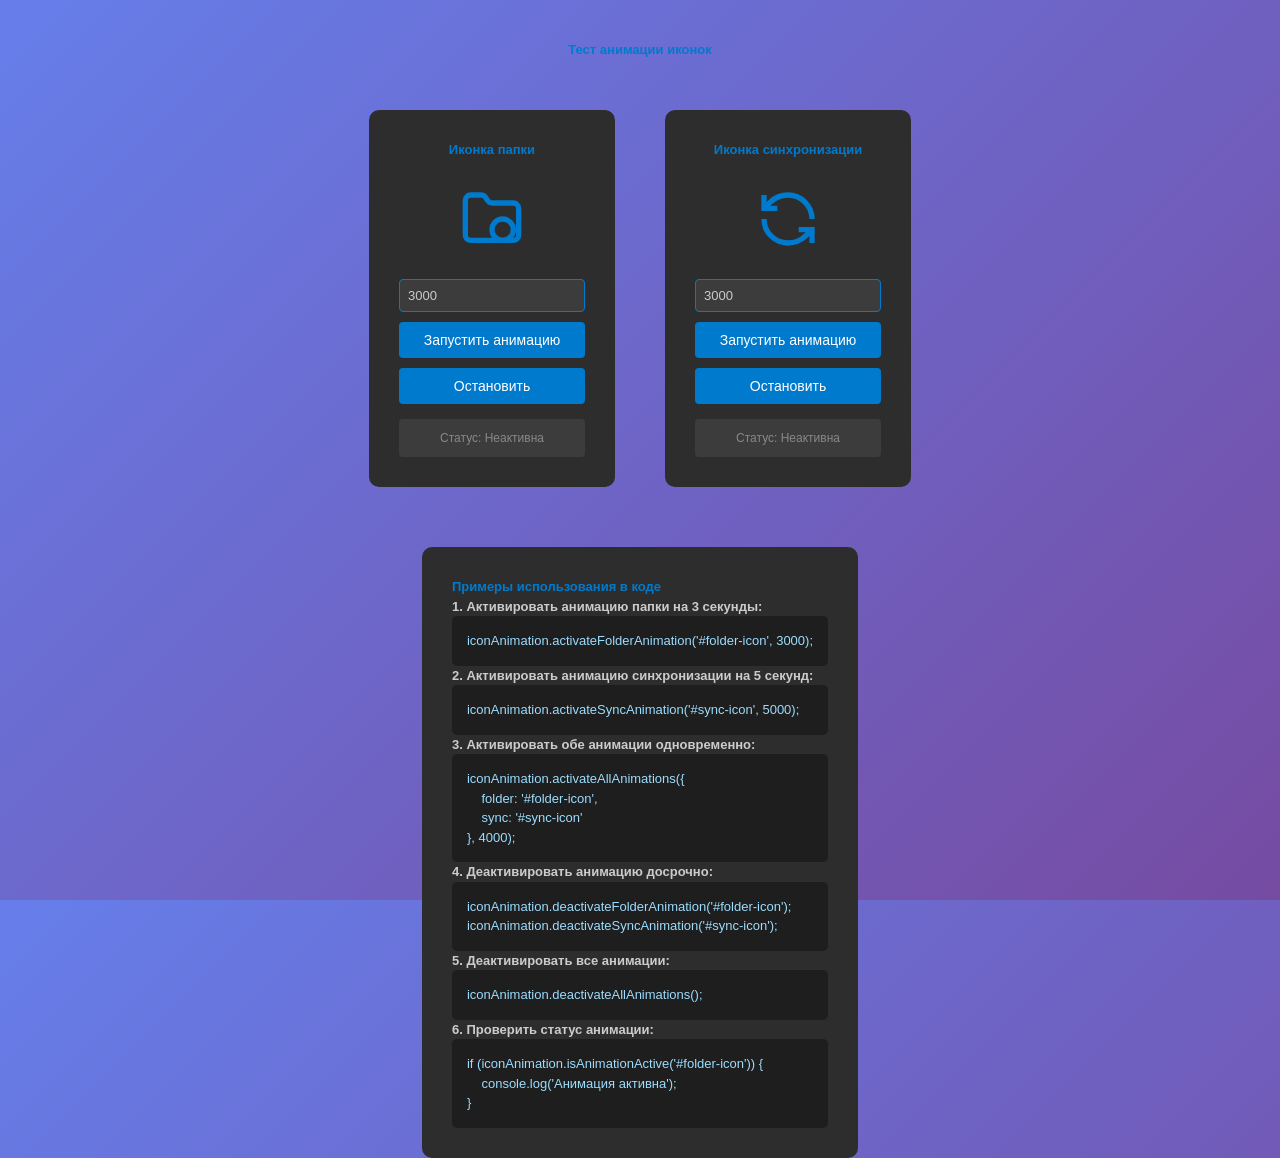
==== test-icons.html @ 17a5bb91 "Title: Add animated folder and sync icons with activation controller Key features implemented: - New" ====
<!DOCTYPE html>
<html lang="ru">
<head>
    <meta charset="UTF-8">
    <meta name="viewport" content="width=device-width, initial-scale=1.0">
    <title>Тест анимации иконок</title>
    <link rel="stylesheet" href="styles/index.css">
    <script src="scripts/iconAnimation.js"></script>
    <style>
        body {
            font-family: 'Segoe UI', Tahoma, Geneva, Verdana, sans-serif;
            background-color: #1e1e1e;
            color: #cccccc;
            padding: 40px;
            display: flex;
            flex-direction: column;
            align-items: center;
            gap: 30px;
        }

        h1 {
            color: #007acc;
            margin-bottom: 20px;
        }

        .demo-container {
            display: flex;
            gap: 50px;
            flex-wrap: wrap;
            justify-content: center;
        }

        .icon-demo {
            background-color: #2d2d2d;
            border-radius: 10px;
            padding: 30px;
            text-align: center;
            min-width: 200px;
        }

        .icon-demo h3 {
            margin-top: 0;
            color: #007acc;
        }

        .icon-display {
            width: 80px;
            height: 80px;
            margin: 20px auto;
            display: flex;
            align-items: center;
            justify-content: center;
        }

        .icon-display svg {
            width: 64px;
            height: 64px;
        }

        .controls {
            margin-top: 20px;
            display: flex;
            flex-direction: column;
            gap: 10px;
        }

        input[type="number"] {
            padding: 8px;
            border: 1px solid #007acc;
            border-radius: 4px;
            background-color: #3c3c3c;
            color: #cccccc;
            width: 100%;
            box-sizing: border-box;
        }

        button {
            padding: 10px 20px;
            border: none;
            border-radius: 4px;
            background-color: #007acc;
            color: white;
            cursor: pointer;
            font-size: 14px;
            transition: background-color 0.2s;
        }

        button:hover {
            background-color: #005a9e;
        }

        button:disabled {
            background-color: #555;
            cursor: not-allowed;
        }

        .status {
            margin-top: 15px;
            padding: 10px;
            border-radius: 4px;
            font-size: 12px;
        }

        .status.active {
            background-color: #2d5016;
            color: #8dc63f;
        }

        .status.inactive {
            background-color: #3c3c3c;
            color: #888;
        }

        .examples {
            background-color: #2d2d2d;
            border-radius: 10px;
            padding: 30px;
            max-width: 800px;
            margin-top: 30px;
        }

        .examples h2 {
            color: #007acc;
            margin-top: 0;
        }

        .examples pre {
            background-color: #1e1e1e;
            padding: 15px;
            border-radius: 5px;
            overflow-x: auto;
            font-size: 13px;
            color: #d4d4d4;
        }

        .examples code {
            color: #9cdcfe;
        }
    </style>
</head>
<body>
    <h1>Тест анимации иконок</h1>

    <div class="demo-container">
        <!-- Иконка папки -->
        <div class="icon-demo">
            <h3>Иконка папки</h3>
            <div class="icon-display" id="folder-icon">
                <svg viewBox="0 0 24 24" fill="#007acc00" stroke="#007acc" stroke-width="2">
                    <path d="M20 20a2 2 0 0 0 2-2V8a2 2 0 0 0-2-2h-7.9a2 2 0 0 1-1.69-.9L9.6 3.9A2 2 0 0 0 7.93 3H4a2 2 0 0 0-2 2v13a2 2 0 0 0 2 2Z"/>
                    <circle class="folder-spinner" cx="16" cy="16" r="4" fill="none" stroke-linecap="round"/>
                </svg>
            </div>
            <div class="controls">
                <input type="number" id="folder-duration" value="3000" placeholder="Длительность (мс)" min="100" step="100">
                <button onclick="startFolderAnimation()">Запустить анимацию</button>
                <button onclick="stopFolderAnimation()">Остановить</button>
            </div>
            <div class="status inactive" id="folder-status">Статус: Неактивна</div>
        </div>

        <!-- Иконка синхронизации -->
        <div class="icon-demo">
            <h3>Иконка синхронизации</h3>
            <div class="icon-display" id="sync-icon">
                <svg viewBox="0 0 24 24" fill="#007acc00" stroke="#007acc" stroke-width="2">
                    <g class="sync-rotation">
                        <path d="M21 12a9 9 0 0 0-9-9 9.75 9.75 0 0 0-6.74 2.74L3 8"/>
                        <path d="M3 3v5h5"/>
                        <path d="M3 12a9 9 0 0 0 9 9 9.75 9.75 0 0 0 6.74-2.74L21 16"/>
                        <path d="M16 16h5v5"/>
                    </g>
                </svg>
            </div>
            <div class="controls">
                <input type="number" id="sync-duration" value="3000" placeholder="Длительность (мс)" min="100" step="100">
                <button onclick="startSyncAnimation()">Запустить анимацию</button>
                <button onclick="stopSyncAnimation()">Остановить</button>
            </div>
            <div class="status inactive" id="sync-status">Статус: Неактивна</div>
        </div>
    </div>

    <!-- Примеры использования -->
    <div class="examples">
        <h2>Примеры использования в коде</h2>
        
        <h3>1. Активировать анимацию папки на 3 секунды:</h3>
        <pre><code>iconAnimation.activateFolderAnimation('#folder-icon', 3000);</code></pre>

        <h3>2. Активировать анимацию синхронизации на 5 секунд:</h3>
        <pre><code>iconAnimation.activateSyncAnimation('#sync-icon', 5000);</code></pre>

        <h3>3. Активировать обе анимации одновременно:</h3>
        <pre><code>iconAnimation.activateAllAnimations({
    folder: '#folder-icon',
    sync: '#sync-icon'
}, 4000);</code></pre>

        <h3>4. Деактивировать анимацию досрочно:</h3>
        <pre><code>iconAnimation.deactivateFolderAnimation('#folder-icon');
iconAnimation.deactivateSyncAnimation('#sync-icon');</code></pre>

        <h3>5. Деактивировать все анимации:</h3>
        <pre><code>iconAnimation.deactivateAllAnimations();</code></pre>

        <h3>6. Проверить статус анимации:</h3>
        <pre><code>if (iconAnimation.isAnimationActive('#folder-icon')) {
    console.log('Анимация активна');
}</code></pre>
    </div>

    <script>
        // Функции для управления анимацией папки
        function startFolderAnimation() {
            const duration = parseInt(document.getElementById('folder-duration').value) || 3000;
            const statusEl = document.getElementById('folder-status');
            
            iconAnimation.activateFolderAnimation('#folder-icon', duration)
                .then(() => {
                    updateStatus(statusEl, false);
                })
                .catch(err => {
                    console.error('Ошибка:', err);
                    updateStatus(statusEl, false);
                });
            
            updateStatus(statusEl, true);
        }

        function stopFolderAnimation() {
            iconAnimation.deactivateFolderAnimation('#folder-icon');
            updateStatus(document.getElementById('folder-status'), false);
        }

        // Функции для управления анимацией синхронизации
        function startSyncAnimation() {
            const duration = parseInt(document.getElementById('sync-duration').value) || 3000;
            const statusEl = document.getElementById('sync-status');
            
            iconAnimation.activateSyncAnimation('#sync-icon', duration)
                .then(() => {
                    updateStatus(statusEl, false);
                })
                .catch(err => {
                    console.error('Ошибка:', err);
                    updateStatus(statusEl, false);
                });
            
            updateStatus(statusEl, true);
        }

        function stopSyncAnimation() {
            iconAnimation.deactivateSyncAnimation('#sync-icon');
            updateStatus(document.getElementById('sync-status'), false);
        }

        // Обновление статуса
        function updateStatus(element, isActive) {
            if (isActive) {
                element.textContent = 'Статус: Активна ✓';
                element.className = 'status active';
            } else {
                element.textContent = 'Статус: Неактивна';
                element.className = 'status inactive';
            }
        }

        // Демонстрация при загрузке страницы
        window.addEventListener('DOMContentLoaded', () => {
            console.log('Страница загружена. Модуль анимации иконок готов к использованию.');
            console.log('Глобальный объект: iconAnimation');
            
            // Автоматическая демонстрация через 2 секунды
            setTimeout(() => {
                console.log('Запуск демонстрации анимации...');
                iconAnimation.activateFolderAnimation('#folder-icon', 2000);
                updateStatus(document.getElementById('folder-status'), true);
                
                setTimeout(() => {
                    iconAnimation.activateSyncAnimation('#sync-icon', 2000);
                    updateStatus(document.getElementById('sync-status'), true);
                }, 500);
            }, 2000);
        });
    </script>
</body>
</html>
---- styles/index.css ----
/* Контейнер выпадающего списка */
 .open-files-dropdown {
    position: absolute;
    top: 100%;
    left: 0;
    width: 340px;
    background: var(--background-secondary);
    border-radius: var(--radius-md);
    box-shadow: var(--shadow-md);
    z-index: 1000;
    opacity: 0;
    transform: translateY(-10px) scale(0.95);
    visibility: hidden;
    transition: all var(--transition-normal);
    max-height: 70vh;
    display: flex;
    flex-direction: column;
    border: 1px solid var(--border-color);
}

.open-files-dropdown.show {
    opacity: 1;
    transform: translateY(0) scale(1);
    visibility: visible;
}

/* Заголовок выпадающего списка */
.open-files-header {
    display: flex;
    justify-content: space-between;
    align-items: center;
    padding: 16px 20px;
    background: var(--background-tertiary);
    border-bottom: 1px solid var(--border-color);
    font-weight: 600;
    font-size: 15px;
    color: var(--text-primary);
}

.close-dropdown-btn {
    background: none;
    border: none;
    color: var(--text-secondary);
    cursor: pointer;
    font-size: 16px;
    padding: 4px;
    border-radius: var(--radius-sm);
    transition: all var(--transition-fast);
    display: flex;
    align-items: center;
    justify-content: center;
}

.close-dropdown-btn:hover {
    background: var(--danger-color);
    color: var(--text-primary);
}

/* Контейнер списка файлов */
.open-files-list {
    flex: 1;
    overflow-y: auto;
    max-height: calc(70vh - 120px);
}

/* Скроллбар */
.open-files-list::-webkit-scrollbar {
    width: 8px;
}

.open-files-list::-webkit-scrollbar-track {
    background: var(--background-tertiary);
    border-radius: var(--radius-md);
}

.open-files-list::-webkit-scrollbar-thumb {
    background: var(--secondary-color);
    border-radius: var(--radius-md);
    transition: all var(--transition-fast);
}

.open-files-list::-webkit-scrollbar-thumb:hover {
    background: var(--primary-color);
}

/* Элемент списка файлов */
.open-file-item {
    display: flex;
    align-items: center;
    padding: 12px 16px;
    border-bottom: 1px solid var(--border-color);
    cursor: pointer;
    transition: all var(--transition-fast);
    position: relative;
    border-radius: var(--radius-sm);
}

/* Чередование фона */
.open-file-item:nth-child(even) {
    background-color: var(--background-tertiary);
}

.open-file-item:hover {
    background-color: var(--primary-light);
}

.open-file-item.active {
    background-color: var(--primary-light);
    border-left: 3px solid var(--primary-color);
}

/* Миниатюра изображения */
.open-file-thumbnail {
    width: 48px; /* 3.2.1 - Размер 48×48px */
    height: 48px;
    border-radius: 4px; /* 3.2.1 - Закругленные углы 4px */
    overflow: hidden;
    border: 1px solid #e0e0e0; /* 3.2.1 - Тонкая рамка */
    flex-shrink: 0;
    background: #f5f5f5;
    display: flex;
    align-items: center;
    justify-content: center;
    transition: transform 0.2s, box-shadow 0.2s;
}

.open-file-item:hover .open-file-thumbnail {
    transform: scale(1.05); /* 3.2.1 - Легкое увеличение при наведении */
    box-shadow: 0 2px 8px rgba(0, 0, 0, 0.15);
}

.open-file-thumbnail img {
    width: 100%;
    height: 100%;
    object-fit: cover; /* 3.2.1 - Центральное обрезанное масштабирование */
}

.open-file-thumbnail-placeholder {
    color: #999;
    font-size: 20px;
}

/* Информация о файле - 3.2.2 */
.open-file-info {
    flex: 1;
    margin-left: 12px;
    min-width: 0; /* Важно для усечения текста */
}

.open-file-name {
    font-weight: 500;
    font-size: 14px; /* 3.2.2 - Основной текст 14px */
    color: #333;
    margin-bottom: 4px;
    white-space: nowrap;
    overflow: hidden;
    text-overflow: ellipsis; /* 3.2.2 - Усечение с многоточием */
}

.open-file-details {
    font-size: 12px; /* 3.2.2 - Дополнительный текст 12px */
    color: #666;
    display: flex;
    flex-wrap: wrap;
    gap: 8px;
}

.open-file-resolution,
.open-file-format {
    display: inline-flex;
    align-items: center;
    gap: 4px;
}

.open-file-resolution::before {
    content: "🖼️";
    font-size: 10px;
}

.open-file-format::before {
    content: "📄";
    font-size: 10px;
}

/* Элементы управления - 3.2.3 */
.open-file-actions {
    margin-left: 8px;
    opacity: 0;
    transition: opacity 0.2s;
}

.open-file-item:hover .open-file-actions {
    opacity: 1;
}

.close-file-btn {
    background: none;
    border: none;
    color: #999;
    cursor: pointer;
    font-size: 14px;
    padding: 4px;
    border-radius: 3px;
    transition: background-color 0.2s, color 0.2s;
    display: flex;
    align-items: center;
    justify-content: center;
}

.close-file-btn:hover {
    background: var(--danger-color);
    color: #d32f2f;
}

/* Заблокированный/недоступный файл - 3.4 */
.open-file-item.disabled {
    opacity: 0.5; /* 3.4 - Уменьшенная opacity */
    cursor: not-allowed;
}

.open-file-item.disabled:hover {
    background-color: inherit;
}

/* Сообщение при пустом списке - 3.5 */
.no-files-message {
    display: flex;
    flex-direction: column;
    align-items: center;
    justify-content: center;
    padding: 40px 20px;
    color: #999;
    text-align: center;
}

.no-files-message i {
    font-size: 32px;
    margin-bottom: 12px;
    opacity: 0.5;
}

.no-files-message div {
    font-size: 14px;
}



/* Индикатор количества файлов в свернутом состоянии - 2 */
.file-count-badge {
    position: absolute;
    top: -6px;
    right: -6px;
    background: #0078d7;
    color: white;
    font-size: 10px;
    font-weight: 600;
    min-width: 18px;
    height: 18px;
    border-radius: 9px;
    display: flex;
    align-items: center;
    justify-content: center;
    padding: 0 4px;
    box-shadow: 0 1px 3px rgba(0, 0, 0, 0.2);
}

/* Кнопка открытия выпадающего списка */
#openFilesDropdownBtn {
    position: relative;
    display: flex;
    align-items: center;
    gap: 8px;
    justify-content: center;
    background: linear-gradient(180deg, #f5f5f5 0%, #e8e8e8 100%);
}



/* Футер с кнопками быстрых действий */
.open-files-footer {
    display: flex;
    padding: 12px 16px;
    border-top: 1px solid var(--border-color);
    background: var(--background-tertiary);
    gap: 8px;
}
    
.footer-btn {
    flex: 1;
    padding: 10px 14px;
    background: var(--background-secondary);
    border: 1px solid var(--border-color);
    border-radius: var(--radius-md);
    color: var(--text-primary);
    cursor: pointer;
    font-size: 13px;
    display: flex;
    align-items: center;
    justify-content: center;
    gap: 8px;
    transition: all var(--transition-fast);
    font-weight: 500;
}

.footer-btn:hover {
    background: var(--background-tertiary);
    border-color: var(--primary-color);
    transform: translateY(-2px);
    box-shadow: var(--shadow-md);
}

.footer-btn:first-child {
    background: var(--primary-color);
    color: white;
    border-color: var(--primary-hover);
}

.footer-btn:first-child:hover {
    background: var(--primary-hover);
    border-color: var(--primary-hover);
}

/* Футер с кнопками быстрых действий - 3.6 */
.open-files-footer {
    display: flex;
    padding: 12px 16px;
    border-top: 1px solid #e0e0e0;
    background: #f8f9fa;
    border-radius: 0 0 6px 6px;
    gap: 8px;
}

.footer-btn {
    flex: 1;
    padding: 8px 12px;
    background: white;
    border: 1px solid #ddd;
    border-radius: 4px;
    color: #333;
    cursor: pointer;
    font-size: 13px;
    display: flex;
    align-items: center;
    justify-content: center;
    gap: 6px;
    transition: all 0.2s;
}

.footer-btn:hover {
    background: #f0f0f0;
    border-color: #ccc;
}

.footer-btn:first-child {
    background: #0078d7;
    color: white;
    border-color: #0078d7;
}

.footer-btn:first-child:hover {
    background: #106ebe;
    border-color: #106ebe;
}



/* Элемент списка файлов */
.open-file-item {
    display: flex;
    align-items: center;
    padding: 12px 16px;
    border-bottom: 1px solid var(--border-color);
    cursor: pointer;
    transition: all var(--transition-fast);
    position: relative;
    border-radius: var(--radius-sm);
}  
/* Чередование фона */
.open-file-item:nth-child(even) {
    background-color: var(--background-tertiary);
}
.open-file-item:hover {
    background-color: var(--primary-light);
}
    
.open-file-item.active {
    background-color: var(--primary-light);
    border-left: 3px solid var(--primary-color);
}  
    .open-file-item:hover .open-file-thumbnail {
    transform: scale(1.05);
    box-shadow: 0 4px 12px rgba(0, 0, 0, 0.1);
}
.open-file-item:hover{
    opacity: 1;
}

/* Контейнер списка файлов */
.open-files-list {
    flex: 1;
    overflow-y: auto;
    max-height: calc(70vh - 120px); /* Учитываем высоту заголовка и футера */
}
    
/* Скроллбар - 3.5 */
.open-files-list::-webkit-scrollbar {
    width: 6px;
}
        
.open-files-list::-webkit-scrollbar-track {
    background: #f1f1f1;
    border-radius: 3px;
}

.open-files-list::-webkit-scrollbar-thumb {
    background: #c1c1c1;
    border-radius: 3px;
}

.open-files-list::-webkit-scrollbar-thumb:hover {
    background: #a8a8a8;
}


        /* --- Open Files Dropdown --- */
        .open-files-dropdown {
            position: absolute;
            top: 100%;
            left: 0;
            background: var(--color-surface);
            border: 1px solid var(--color-border);
            border-radius: var(--radius);
            box-shadow: var(--shadow-md);
            z-index: 1000;
            min-width: 280px;
            max-height: 400px;
            overflow-y: auto;
            display: none;
        }

        .open-files-dropdown.show {
            display: block;
        }

        .open-files-header {
            display: flex;
            justify-content: space-between;
            align-items: center;
            padding: 8px 12px;
            border-bottom: 1px solid var(--color-border);
            font-weight: 600;
            font-size: 12px;
        }

        .close-dropdown-btn {
            background: transparent;
            border: none;
            color: var(--color-text-secondary);
            cursor: pointer;
            padding: 2px;
        }
        .close-dropdown-btn:hover {
            color: var(--color-text);
        }

        .open-files-list {
            padding: 4px 0;
        }

        .open-file-item {
            display: flex;
            align-items: center;
            gap: 8px;
            padding: 6px 12px;
            cursor: pointer;
            transition: background var(--transition);
        }

        .open-file-item:hover {
            background: var(--color-surface-hover);
        }

        .open-file-item.active {
            background: var(--color-primary);
            color: white;
        }

        .open-file-thumbnail {
            width: 32px;
            height: 32px;
            background: var(--color-bg);
            border: 1px solid var(--color-border);
            border-radius: var(--radius);
            display: flex;
            align-items: center;
            justify-content: center;
        }

        .open-file-thumbnail-placeholder {
            color: var(--color-text-secondary);
            font-size: 16px;
        }

        .open-file-info {
            flex: 1;
            min-width: 0;
        }

        .open-file-name {
            font-size: 12px;
            font-weight: 500;
            white-space: nowrap;
            overflow: hidden;
            text-overflow: ellipsis;
        }

        .open-file-details {
            display: flex;
            gap: 8px;
            font-size: 10px;
            color: var(--color-text-secondary);
        }

        .open-file-item.active .open-file-details {
            color: rgba(255,255,255,0.7);
        }

        .open-file-actions {
            display: flex;
            gap: 4px;
        }

        .close-file-btn {
            background: transparent;
            border: none;
            color: var(--color-text-secondary);
            padding: 2px;
            cursor: pointer;
            border-radius: 2px;
        }
        .close-file-btn:hover {
            background: var(--color-danger);
            color: white;
        }


        .open-files-footer {
            display: flex;
            gap: 4px;
            padding: 8px;
            border-top: 1px solid var(--color-border);
        }

        .footer-btn {
            flex: 1;
            padding: 6px 8px;
            background: transparent;
            border: 1px solid var(--color-border);
            color: var(--color-text);
            font-size: 11px;
            border-radius: var(--radius);
            cursor: pointer;
            transition: all var(--transition);
        }

        .footer-btn:hover {
            background: var(--color-surface-hover);
            border-color: var(--color-primary);
        }:root {
    /* Основные цвета (светлый фон) */
    --color-bg: #f5f5f5;
    --color-surface: #ffffff;
    --color-surface-hover: #f0f0f0;
    
    /* Текст и акценты */
    --color-text: #333333;
    --color-text-secondary: #666666;
    --color-primary: #1976d2; /* Голубой для кнопок/акцентов */
    --color-primary-hover: #1565c0; /* Темнее основной для ховера */
    --color-danger: #d32f2f; /* Красный для ошибок */
    --color-danger-hover: #c62828; /* Ещё темнее для ховера */
    
    /* Граница и фокус */
    --color-border: #e0e0e0;
    --color-focus: #1565c0; /* Аналогичный primary-цвет для фокуса */
    
    /* Тени и скругления */
    --shadow-sm: 0 1px 3px rgba(0, 0, 0, 0.12);
    --shadow-md: 0 4px 8px rgba(0, 0, 0, 0.15);
    --radius: 4px; /* Можно немного увеличить для мягкости */
    
    /* Анимации */
    --transition: 0.2s ease;
    
    /* Шрифты (оставляем без изменений) */
    --font-family: 'Consolas', 'Courier New', monospace;
    --font-ui: -apple-систем, BlinkMacSystemFont, "Segoe UI", Roboto, Helvetica, Arial, sans-serif;

}

/*Темнаятема*/
[data-theme="dark"]{
    --color-bg: #1e1e1e;
    --color-surface: #3c3c3d;
    --color-surface-hover: #2a2d2e;
    --color-text: #cccccc;
    --color-text-secondary: #858585;
    --color-primary: #0e639c;
    --color-primary-hover: #1177bb;
    --color-danger: #f44336;
    --color-danger-hover: #d32f2f;
    --color-border: #6b6b6b;
    --color-focus: #007fd4;
    --shadow-sm: 0 1px 2px rgba(0,0,0,0.3);
    --shadow-md: 0 4px 6px rgba(0,0,0,0.4);
    --radius: 2px;
    --transition: 0.0s ease;
    --font-family: 'Consolas', 'Courier New', monospace;
    --font-ui: -apple-system, BlinkMacSystemFont, "Segoe UI", Roboto, Helvetica, Arial, sans-serif;
}



* {
    margin: 0;
    padding: 0;
    box-sizing: border-box;
    font-family: var(--font-ui);
    font-size: 13px;
}

body {
    font-family: var(--font-ui);        /* Установка шрифта для всего через переменную (--font-ui) */
    /* background: var(--background-secondary);        Фоновое изображение */
    color: var(--color-text);           /* Основной цвет текста */
    overflow: hidden;                   /* Запрет прокрутки страницы */
    height: 100vh;                      /* Высота тела страницы — 100% от viewport (полноэкранный контейнер) */
    display: flex;                      /* Включение Flexbox для вертикального расположения контента */
    flex-direction: column;             /* Направление flex-элементов — сверху вниз */
    line-height: 1.5;                   /* Режим отображения: */   

    background-color: var(--color-bg);
    transition: background-color var(--transition), color var(--transition);/* Плавное изменение при анимациях */
    font-size: 13px;
}

/* button {
    font-family: inherit;
    cursor: pointer;
    border: none;
    background: none;
    color: inherit;
} */

/* Стили для панели вкладок (Tabs) */

.tabs-container {
    background: var(--color-surface);
}


/* #region [Кнопка возврата к проектам] (VS Code) */
.back-to-projects-btn {
    padding: 0 0;
    display: flex;
    align-items: center;
    color: var(--color-text);
    font-size: 12px;
    white-space: nowrap;
}

.back-to-projects-btn img {
    width: 28px;           /* Размер иконки */
    height: 28px;          /* (или auto, если нужно сохранить пропорции) */
    margin: 2px;     /* Отступ справа от иконки до текста */
    vertical-align: middle; /* Выравнивание по вертикали */
    align-items: center;
}
/* #endregion */




/* Поле с файлами внутри tabs-container */
.tabs-file-field {
    background: var(--background-tertiary);
    border-bottom: 1px solid var(--border-color);
    padding: 8px 16px;
    display: flex;
    align-items: center;
}

.tabs-file-field-content {
    display: flex;  
    align-items: center;
    gap: 12px;
    font-size: 13px;
}

.tabs-file-label {
    font-weight: 600;
    color: var(--text-secondary);
}

.tabs-file-name {
    color: var(--text-primary);
    font-weight: 500;
}

.tabs-header {
    display: flex;
    padding: 0 0;
    align-items: normal;
    background: var(--color-bg); 
    height: 35px;
}

.tab-btn {
    padding: 4px 16px;
    border: none;
    display: flex;
    align-items: center;
    font-size: 12px;
    font-family: var(--font-ui);
    cursor: pointer;
    white-space: nowrap;
    background:var(--color-bg);
    color: var(--color-text-secondary);
} 

.tab-btn:hover {
    background: var(--color-surface-hover);
    color: var(--color-text);
}

.tab-btn.active {
    background: var(--color-surface);
    color: var(--color-text);
}


.tabs-content {
    background: var(--color-surface);
    flex: 1;
    overflow: auto;
    min-height: 50px;
}

.tab-pane {
    display: none;
    padding: 2px 0px 0px 0px;
}

.tab-pane.active {
    display: block;
}

.tab-section {
    display: inline-block;
    vertical-align: top;
    flex-direction: column;
    align-items: flex-start;
    gap: 6px;
    padding: 4px 8px;
    /* border-right: 1px solid var(--color-bg); */

}
.tab-section:last-child {
    border-right: none;
}

.tab-section h4 {
    text-align: center;
    font-size: 10px;
    color: var(--color-text);
    letter-spacing: 0.5px;
}

/* Контейнер для секций в ряду */
.tab-buttons {
    display: flex;
    flex-wrap: wrap;
    justify-content: center;
    gap: 4px;
}

.tab-action-btn {
    width: 1.75rem;  
    height: 1.75rem;
    display: flex;
    align-items: center;
    justify-content: center;
    border-radius: var(--radius);
    cursor: pointer;
    transition: all var(--transition);
    padding: 4px 4px;
    cursor: pointer;
    font-size: 12px;
    display: flex;
    align-items: center;
    gap: 6px;
}

.tab-action-btn:hover {
    background: var(--color-bg);
}

.tab-action-btn img {
    width: 1.25rem;  
    height: 1.25rem;
}

.tab-action-btn svg {
    width: 1.5rem;  
    height: 1.5rem;
}

/* Стили для SVG иконок */
.icon,
.ribbon-icon,
.tool-icon {
    width: 16px;
    height: 16px;
    stroke-width: 2; 
    transition: all 0.3s ease; /* Плавный переход */
}
#tab-icon.tool-icon{
    width: 36px;
    height: 36px; 
}

/* svg { width: 48px; height: 48px; stroke: #4a9eff; stroke-width: 2; fill: none; }
svg.active { width: 48px; height: 48px; stroke: #f703ff; stroke-width: 2; fill: none; } */

.tool-btn .tool-icon {
    width: 24px;
    height: 24px;
}

.dropdown-item .icon {
    width: 16px;
    height: 16px;
    margin-right: 8px;
}

/* Основная рабочая область */
.main-container {
    display: flex;
    flex: 1;
    overflow: hidden;
}

/* Левая панель инструментов */
.toolbar-left {
    background: var(--color-surface); 
    padding: 2px;
    display: flex;
    flex-direction: column;
    gap: 2px;
}
.tool-btn {
    width: 34px;
    height: 34px;
    padding: 2px;
    border: 1px solid transparent;
    cursor: pointer;
    display: flex;
    align-items: center;
    justify-content: center;
    border-radius: var(--radius);
    user-select: none;
    transition: all var(--transition);
    color: var(--color-text);
}
.tool-btn:hover {
    background: var(--color-surface-hover);
    border-color: var(--color-border);
}
.tool-btn.active {
    border-color: var(--color-border);
}
.tool-btn svg,
.tool-btn img {
    width: 16px;
    height: 16px;
}


/* Область холста для рисования */
.canvas-area {
    flex: 1;
    background: var(--color-surface-hover);
    position: relative;
    padding: 20px;
    overflow: hidden;
    display: flex;
    align-items: center;
    justify-content: center;
}
.canvas-wrapper {
    /* background: var(--color-bg);
    border-radius: 0;
    position: relative;
    display: inline-block;
    overflow: auto;
    max-width: 100%;
    max-height: calc(100vh - 200px); */
    width: 100%;
    height: 100%;
    position: relative;
    overflow: auto;
    display: flex;
    align-items: center;
    justify-content: center;
    padding: 20px;
}

#canvasHost {
    position: relative;
    display: flex;
    align-items: center;
    justify-content: center;
}

#imageCanvas {
    background: #1e1e1e;
    border: 1px solid var(--color-border);
    image-rendering: pixelated;
    max-width: 100%;
    max-height: 100%;
    display: block;
}

/* Область ввода текста */
.text-input-overlay {
    position: absolute;
    display: none;
    z-index: 20;
}
/* .text-input-overlay {
    position: absolute;
    top: 0;
    left: 0;
    width: 100%;
    height: 100%;
    pointer-events: none;
    display: none;
} */

.text-input-overlay.active {
    display: block;
    pointer-events: auto;
}
.text-input-overlay textarea {
    border: 2px dashed var(--primary-color);
    background: rgba(255, 255, 255, 0.95);
    resize: both;
    min-width: 100px;
    min-height: 30px;
    font-family: Arial, sans-serif;
    outline: none;
    border-radius: var(--radius-sm);
    padding: 8px;
    box-shadow: var(--shadow-md);
}
/* .text-input-overlay textarea {
    width: 100%;
    height: 100%;
    background: transparent;
    border: 1px dashed var(--color-accent);
    color: var(--color-text);
    font-family: var(--font-mono);
    font-size: 14px;
    padding: 8px;
    resize: none;
    outline: none;
} */

/* Строка состояния */
.status-bar {
    background: var(---color-surface);
    border-top: 1px solid var(--color-border);
    padding: 4px 12px;
    display: flex;
    justify-content: space-between;
    font-size: 12px;
    color: var(--color-text-secondary);
    box-shadow: var(--shadow-sm);

    align-items: center;
}

.status-left {
    display: flex;
    gap: 16px;
}
.status-bar span {
    white-space: nowrap;
}

/* Скрытый input для загрузки файлов */
input[type="file"] {
    display: none;
}







/* --- Scrollbars --- */
::-webkit-scrollbar {
    width: 10px;
    height: 10px;
}

::-webkit-scrollbar-track {
    background: var(--background-secondary);
}

::-webkit-scrollbar-thumb {
    background: var(--border-color);
    border-radius: 5px;
}

::-webkit-scrollbar-thumb:hover {
    background: var(--text-primary);
}

   

    .history-markers div { transition: background 0.2s; }
.history-markers div:hover { background: #007bff !important; height: 12px; }
.history-item:hover { background: #f0f8ff; transition: background 0.2s; }
/* Запрет выделения текста по всему приложению */
* {
    -webkit-user-select: none;   /* Safari, Chrome, Edge */
    -moz-user-select: none;      /* Firefox */
    -ms-user-select: none;       /* Internet Explorer / Edge */
    user-select: none;           /* Стандарт */
}

/* Но разрешаем выделять в полях ввода и textarea */
input, textarea, select, 
[contenteditable="true"], 
.modal-input, .modal-textarea {
    -webkit-user-select: text;
    -moz-user-select: text;
    -ms-user-select: text;
    user-select: text;
}
.server-files-table {
    width: 100%;
    border-collapse: collapse;
    font-size: 13px;
}
.server-files-table th {
    background: #f0f0f0;
    padding: 8px 12px;
    text-align: left;
    border-bottom: 2px solid #ddd;
}
.server-files-table td {
    padding: 8px 12px;
    border-bottom: 1px solid #eee;
    vertical-align: middle;
}
.server-files-table tr:hover {
    background-color: #f9f9f9;
    cursor: pointer;
}
.server-files-table .folder-row {
    font-weight: bold;
    color: #0066cc;
}
.server-files-table .folder-row td:first-child {
    background: url('data:image/svg+xml;utf8,<svg xmlns="http://www.w3.org/2000/svg" width="16" height="16" viewBox="0 0 24 24" fill="%230066cc"><path d="M10 4H4c-1.1 0-1.99.9-1.99 2L2 18c0 1.1.9 2 2 2h16c1.1 0 2-.9 2-2V8c0-1.1-.9-2-2-2h-8l-2-2z"/></svg>') left center no-repeat;
    background-size: 16px;
    padding-left: 24px;
}
.server-files-table .file-row td:first-child {
    background: url('data:image/svg+xml;utf8,<svg xmlns="http://www.w3.org/2000/svg" width="16" height="16" viewBox="0 0 24 24" fill="%23333"><path d="M14 2H6c-1.1 0-1.99.9-1.99 2L4 20c0 1.1.9 2 2 2h12c1.1 0 2-.9 2-2V8l-6-6z"/><path d="M14 8V3l5 5h-5z"/></svg>') left center no-repeat;
    background-size: 16px;
    padding-left: 24px;
}
.server-files-table .file-size {
    text-align: right;
    color: #666;
}
.server-files-table .file-date {
    color: #666;
    font-size: 12px;
}
.server-files-table .load-btn {
    padding: 4px 8px;
    background: #4CAF50;
    color: white;
    border: none;
    border-radius: 3px;
    cursor: pointer;
    font-size: 12px;
}
.server-files-table .load-btn:hover {
    background: #45a049;
}


.move-btn {
    padding: 4px 8px;
    background: #ff9800;
    color: white;
    border: none;
    border-radius: 3px;
    cursor: pointer;
    font-size: 12px;
    margin-left: 4px;
}
.move-btn:hover {
    background: #f57c00;
}


.server-files-table {
    width: 100%;
    border-collapse: collapse;
    font-size: 13px;
}
.server-files-table th {
    background: #f0f0f0;
    padding: 8px 12px;
    text-align: left;
    border-bottom: 2px solid #ddd;
}
.server-files-table td {
    padding: 8px 12px;
    border-bottom: 1px solid #eee;
    vertical-align: middle;
}
.server-files-table tr:hover {
    background-color: #f9f9f9;
    cursor: pointer;
}
.server-files-table .folder-row {
    font-weight: bold;
    color: #0066cc;
}
.server-files-table .file-row td:first-child {
    padding-left: 28px; /* для иконки */
    background: url('data:image/svg+xml;utf8,<svg xmlns="http://www.w3.org/2000/svg" width="16" height="16" viewBox="0 0 24 24" fill="%23333"><path d="M14 2H6c-1.1 0-1.99.9-1.99 2L4 20c0 1.1.9 2 2 2h12c1.1 0 2-.9 2-2V8l-6-6z"/><path d="M14 8V3l5 5h-5z"/></svg>') left center no-repeat;
    background-size: 16px;
}
.server-files-table .folder-row td:first-child {
    background: url('data:image/svg+xml;utf8,<svg xmlns="http://www.w3.org/2000/svg" width="16" height="16" viewBox="0 0 24 24" fill="%230066cc"><path d="M10 4H4c-1.1 0-1.99.9-1.99 2L2 18c0 1.1.9 2 2 2h16c1.1 0 2-.9 2-2V8c0-1.1-.9-2-2-2h-8l-2-2z"/></svg>') left center no-repeat;
    background-size: 16px;
}
.server-files-table .file-size {
    text-align: right;
    color: #666;
}
.server-files-table .file-date {
    color: #666;
    font-size: 12px;
}
.load-btn, .move-btn {
    padding: 4px 8px;
    border: none;
    border-radius: 3px;
    cursor: pointer;
    font-size: 12px;
    margin: 0 2px;
}
.load-btn {
    background: #4CAF50;
    color: white;
}
.load-btn:hover {
    background: #45a049;
}
.move-btn {
    background: #ff9800;
    color: white;
}
.move-btn:hover {
    background: #f57c00;
}


.delete-btn {
    background: none;
    border: none;
    cursor: pointer;
    font-size: 16px;
    padding: 2px 6px;
    border-radius: 3px;
}
.delete-btn:hover {
    background-color: #ffebee;
    color: #c62828;
}

/* Стили для двухпанельного менеджера */
.server-panel {
    border: 1px solid #ccc;
    border-radius: 4px;
    background: white;
}
.panel-header {
    background: #e0e0e0;
    padding: 4px 8px;
    border-bottom: 1px solid #ccc;
    font-weight: bold;
}
.panel-content {
    overflow-y: auto;
    max-height: 100%;
}
.server-files-table {
    width: 100%;
    border-collapse: collapse;
}
.server-files-table td {
    padding: 4px 8px;
    border-bottom: 1px solid #eee;
    cursor: default;
}
.server-files-table tr:hover {
    background-color: #f5f5f5;
}
.server-files-table .selected-row {
    background-color: #cce4f7 !important;
    border-left: 3px solid #0078d7;
}
.folder-row td:first-child {
    font-weight: bold;
    color: #0066cc;
}
.file-row td:first-child {
    color: #333;
}

.server-panel.active-panel {
    border: 2px solid #0078d7;
    box-shadow: 0 0 5px rgba(0,120,215,0.5);
}
/* Активная панель – синяя рамка и тень */
.server-panel.active-panel {
    border: 2px solid #0078d7 !important;
    box-shadow: 0 0 10px rgba(0, 120, 215, 0.5);
    transition: border 0.2s, box-shadow 0.2s;
}

/* Заголовок активной панели – тёмно-синий фон, белый текст */
.panel-header.active-header {
    background: #0078d7 !important;
    color: white !important;
    font-weight: bold;
}

/* Для неактивной панели заголовок остаётся серым */
.panel-header {
    background: #e0e0e0;
    color: #333;
    padding: 6px 8px;
    font-weight: bold;
    border-bottom: 1px solid #ccc;
    transition: background 0.2s, color 0.2s;
}

/* Выравнивание элементов во вкладке "Файл" */
#tab-file.active {
    display: flex;
    flex-wrap: wrap;
    gap: 12px;
    align-items: flex-start;
}



/* Растягиваем контейнер кнопок на всю ширину */
.tab-pane .ribbon-group .ribbon-buttons {
    width: 100%;
    display: flex;
    justify-content: center;
}

/* (Опционально) делаем саму кнопку такой же высоты, как tab-action-btn */
.tab-pane .ribbon-group .ribbon-btn-large {
    width: 100%;
    height: auto;
    padding: 8px 14px;
    font-size: 12px;
}

/* Выравнивание элементов во вкладке "Файл" */
#tab-file.active {
    display: flex;
    flex-wrap: wrap;
    gap: 12px;
    align-items: flex-start;
}

/* Оформление ribbon-группы внутри вкладок в стиле tab-section */
.tab-pane .ribbon-group {
    display: flex;
    background: var(--background-tertiary);
    border: 1px solid var(--border-color);
    border-radius: var(--radius-md);
    padding: 10px 12px;
    margin: 0;
    max-width: 280px;
    flex-direction: column;
    align-items: center;
    justify-content: center;
    border-right: none; /* убираем вертикальную черту */
}

/* Растягиваем контейнер кнопок на всю ширину */
.tab-pane .ribbon-group .ribbon-buttons {
    width: 100%;
    display: flex;
    justify-content: center;
}

/* (Опционально) делаем саму кнопку такой же высоты, как tab-action-btn */
.tab-pane .ribbon-group .ribbon-btn-large {
    width: 100%;
    height: auto;
    padding: 8px 14px;
    font-size: 12px;
}


/* Progress bar styles */
.progress-container {
    width: 100%;
    margin: 16px 0;
}

.progress-bar {
    width: 100%;
    height: 24px;
    background: linear-gradient(180deg, #f0f0f0 0%, #e4e4e7 100%);
    border-radius: 12px;
    overflow: hidden;
    box-shadow: inset 0 1px 3px rgba(0, 0, 0, 0.1);
    position: relative;
}

.progress-bar-fill {
    height: 100%;
    width: 0%;
    background: linear-gradient(90deg, #3b82f6 0%, #1d4ed8 50%, #3b82f6 100%);
    background-size: 200% 100%;
    transition: width 0.3s ease;
    border-radius: 12px;
    position: relative;
    overflow: hidden;
    animation: shimmer 2s infinite linear;
}

.progress-bar-fill::after {
    content: '';
    position: absolute;
    top: 0;
    left: 0;
    bottom: 0;
    right: 0;
    background: linear-gradient(
        90deg,
        rgba(255, 255, 255, 0) 0%,
        rgba(255, 255, 255, 0.3) 50%,
        rgba(255, 255, 255, 0) 100%
    );
    animation: progressShimmer 1.5s infinite;
}


.progress-bar-fill.complete {
    background: linear-gradient(90deg, #10b981 0%, #059669 50%, #10b981 100%);
    background-size: 200% 100%;
}

.progress-bar-fill.error {
    background: linear-gradient(90deg, #ef4444 0%, #dc2626 50%, #ef4444 100%);
    background-size: 200% 100%;
}

.progress-text {
    text-align: center;
    font-size: 13px;
    font-weight: 500;
    color: var(--modal-text);
    margin-top: 8px;
}

.progress-message {
    font-size: 13px;
    color: var(--modal-text-muted);
    margin-bottom: 12px;
    text-align: center;
}


/* ============ Стили для неактивных кнопок ============ */

/* Основные стили для disabled состояния кнопок */
/* .tab-action-btn:disabled,
.ribbon-btn:disabled {
    opacity: 0.5;
    background: #e5e7eb;
    color: #9ca3af;
    border-color: #d1d5db;
    cursor: not-allowed;
    pointer-events: none;
} */

.tab-action-btn:disabled,
.ribbon-btn:disabled {
    background: var(--background-tertiary);
    cursor: not-allowed;
}


/* Отключение hover-эффектов для disabled кнопок */
.tab-action-btn:disabled:hover,
.ribbon-btn:disabled:hover {
    background: #565656;
    border-color: #d1d5db;
    transform: none;
    box-shadow: none;
}

/* Полупрозрачные иконки в disabled кнопках */
.tab-action-btn:disabled img,
.ribbon-btn:disabled img {
    opacity: 0.5;
}



/* Цветовая панель (Color Bar) */
.color-bar {
    width: 18px;
    height: 100%;
    padding: 8px 4px;
    display: flex;
    flex-direction: column;
    align-items: center;
    box-shadow: var(--shadow-sm);
    justify-content: space-between; /* Равномерное распределение */
}
.color-bar-gray {
    cursor: pointer;
    /* border: 2px solid var(--border-color); */
    border: 4px solid var(--background-tertiary);
    background: linear-gradient(to bottom, rgb(255, 255, 255), rgb(0, 0, 0));
}

.color-bar-plasma {
    cursor: pointer;
    border: 4px solid var(--background-tertiary);
    background: linear-gradient(to bottom,rgb(255, 255, 0) , rgb(128, 0, 128),rgb(0, 0, 255));
}
.color-bar-inferno {
    cursor: pointer;
    border: 4px solid var(--background-tertiary);
    background: linear-gradient(to bottom,  rgb(255, 255, 0),rgb(255, 0, 0),rgb(0, 0, 0));
}
.color-bar-magma {
    cursor: pointer;
    border: 4px solid var(--background-tertiary);
    background: linear-gradient(to bottom, rgb(255, 255, 255),rgb(238, 130, 238),rgb(0, 0, 0));
}
.color-bar-cividis {
    cursor: pointer;
    border: 4px solid var(--background-tertiary);
    background: linear-gradient(to bottom, rgb(234, 169, 66),rgb(195, 233, 129),rgb(0, 161, 148),rgb(0, 104, 157));
}
.color-bar-rainbow {
    cursor: pointer;
    border: 4px solid var(--background-tertiary);
    background: linear-gradient(to bottom, rgb(0, 0, 255),rgb(0, 128, 0),rgb(255, 255, 0),rgb(255, 165, 0),rgb(255, 0, 0));
}
.color-bar-coolwarm {
    cursor: pointer;
    border: 4px solid var(--background-tertiary);
    background: linear-gradient(to bottom, rgb(255, 0, 0),rgb(0, 0, 0),rgb(0, 0, 255));
}




/* Общие стили для меток */
.color-bar-label {
    writing-mode: vertical-rl; /* Текст вертикально (справа налево) */
    text-orientation: mixed; /* Символы остаются читаемыми */
    font-size: 8px;
    font-weight: 600;
    padding: 8px 0;
    letter-spacing: 1px;
    text-transform: uppercase;
    user-select: none;
    display: flex;
    align-items: center; /* Центрирование по вертикали */
    justify-content: center; /* Центрирование по горизонтали */
}

/* Специальные стили для каждой метки */
.color-bar-label-max {
    grid-row: 1; /* Первая строка (верх) */
    transform: rotate(180deg);
}

.color-bar-label-median {
    grid-row: 2; /* Вторая строка (центр) */
    transform: rotate(180deg);
}

.color-bar-label-min {
    grid-row: 3; /* Третья строка (низ) */
    transform: rotate(180deg); /* Оставляем MIN перевернутым (если нужно) */
}



        /* --- Ribbon Groups --- */
        .ribbon-group {
            display: inline-flex;
            align-items: center;
            gap: 4px;
            padding: 4px 8px;
            border-right: 1px solid var(--color-border);
        }

        .ribbon-buttons {
            display: flex;
            gap: 4px;
            position: relative;
        }

        .ribbon-btn {
            display: inline-flex;
            align-items: center;
            gap: 6px;
            padding: 4px 8px;
            background: transparent;
            color: var(--color-text);
            border: 1px solid transparent;
            border-radius: var(--radius);
            font-size: 12px;
            transition: all var(--transition);
        }

        .ribbon-btn:hover {
            background: var(--color-surface-hover);
            border-color: var(--color-border);
        }

        .ribbon-btn-large {
            padding: 6px 10px;
        }

        .ribbon-btn-thumb {
            width: 24px;
            height: 24px;
            object-fit: contain;
            border-radius: 2px;
        }

        .ribbon-btn-label {
            max-width: 100px;
            overflow: hidden;
            text-overflow: ellipsis;
            white-space: nowrap;
        }

        .file-count-badge {
            background: var(--color-primary);
            color: white;
            font-size: 10px;
            padding: 1px 4px;
            border-radius: 10px;
            min-width: 16px;
            text-align: center;
        }

        /* --- Open Files Dropdown --- */
        .open-files-dropdown {
            position: absolute;
            top: 100%;
            left: 0;
            background: var(--color-surface);
            border: 1px solid var(--color-border);
            border-radius: var(--radius);
            box-shadow: var(--shadow-md);
            z-index: 1000;
            min-width: 280px;
            max-height: 400px;
            overflow-y: auto;
            display: none;
        }

        .open-files-dropdown.show {
            display: block;
        }

        .open-files-header {
            display: flex;
            justify-content: space-between;
            align-items: center;
            padding: 8px 12px;
            border-bottom: 1px solid var(--color-border);
            font-weight: 600;
            font-size: 12px;
        }

        .close-dropdown-btn {
            background: transparent;
            border: none;
            color: var(--color-text-secondary);
            cursor: pointer;
            padding: 2px;
        }
        .close-dropdown-btn:hover {
            color: var(--color-text);
        }

        .open-files-list {
            padding: 4px 0;
        }

        .open-file-item {
            display: flex;
            align-items: center;
            gap: 8px;
            padding: 6px 12px;
            cursor: pointer;
            transition: background var(--transition);
        }

        .open-file-item:hover {
            background: var(--color-surface-hover);
        }

        .open-file-item.active {
            background: var(--color-primary);
            color: white;
        }

        .open-file-thumbnail {
            width: 32px;
            height: 32px;
            background: var(--color-bg);
            border: 1px solid var(--color-border);
            border-radius: var(--radius);
            display: flex;
            align-items: center;
            justify-content: center;
        }

        .open-file-thumbnail-placeholder {
            color: var(--color-text-secondary);
            font-size: 16px;
        }

        .open-file-info {
            flex: 1;
            min-width: 0;
        }

        .open-file-name {
            font-size: 12px;
            font-weight: 500;
            white-space: nowrap;
            overflow: hidden;
            text-overflow: ellipsis;
        }

        .open-file-details {
            display: flex;
            gap: 8px;
            font-size: 10px;
            color: var(--color-text-secondary);
        }

        .open-file-item.active .open-file-details {
            color: rgba(255,255,255,0.7);
        }

        .open-file-actions {
            display: flex;
            gap: 4px;
        }

        .close-file-btn {
            background: transparent;
            border: none;
            color: var(--color-text-secondary);
            padding: 2px;
            cursor: pointer;
            border-radius: 2px;
        }
        .close-file-btn:hover {
            background: var(--color-danger);
            color: white;
        }


        .open-files-footer {
            display: flex;
            gap: 4px;
            padding: 8px;
            border-top: 1px solid var(--color-border);
        }

        .footer-btn {
            flex: 1;
            padding: 6px 8px;
            background: transparent;
            border: 1px solid var(--color-border);
            color: var(--color-text);
            font-size: 11px;
            border-radius: var(--radius);
            cursor: pointer;
            transition: all var(--transition);
        }

        .footer-btn:hover {
            background: var(--color-surface-hover);
            border-color: var(--color-primary);
        }
/* === Радиальное контекстное меню === */
.radial-menu {
    position: fixed;
    z-index: 10000;
    pointer-events: none;
    width: 0;
    height: 0;
    transform: translate(-50%, -50%);
}

/* Контур радиального меню - показывает границы меню */
.radial-menu::before {
    content: '';
    position: absolute;
    left: 50%;
    top: 50%;
    transform: translate(-50%, -50%);
    width: calc(var(--radial-menu-radius, 90px) * 2 + 80px);
    height: calc(var(--radial-menu-radius, 90px) * 2 + 80px);
    border-radius: 50%;
    border: 3px solid rgba(100, 150, 255, 0.7);
    background: rgba(100, 150, 255, 0.1);
    pointer-events: none;
    opacity: 0;
    transition: opacity 0.2s ease;
}

.radial-menu.active::before {
    opacity: 1;
}

.radial-menu-item {
    position: absolute;
    width: 60px;
    height: calc(var(--radial-menu-radius, 90px) + 30px);
    border: 1px solid var(--color-border);
    background: var(--color-surface);
    color: var(--color-text);
    cursor: pointer;
    display: flex;
    align-items: flex-start;
    justify-content: center;
    padding-top: 15px;
    transition: all 0.2s ease;
    box-shadow: 0 2px 8px rgba(0,0,0,0.3);
    pointer-events: auto;
    /* Позиционируем от центра */
    left: 50%;
    top: 50%;
    transform-origin: top center;
    /* Форма сектора - треугольник с основанием внизу */
    clip-path: polygon(50% 0%, 100% 100%, 0% 100%);
    /* Сдвигаем элемент так, чтобы его вершина была в центре */
    margin-top: 50px;
    opacity: 1;
}

.radial-menu-item .item-content {
    position: absolute;
    top: 20px;
    left: 50%;
    transform: translateX(-50%);
    display: flex;
    flex-direction: column;
    align-items: center;
    gap: 4px;
}

.radial-menu-center {
    position: absolute;
    left: 50%;
    top: 50%;
    width: 44px;
    height: 44px;
    border-radius: 50%;
    border: 2px solid var(--color-border);
    background: var(--color-surface);
    color: var(--color-text);
    cursor: pointer;
    display: flex;
    align-items: center;
    justify-content: center;
    transition: all 0.2s ease;
    box-shadow: 0 2px 8px rgba(0,0,0,0.3);
    pointer-events: auto;
    transform: translate(-50%, -50%);
    z-index: 2;
}

.radial-menu-center:hover,
.radial-menu-item:hover {
    background: var(--color-primary);
    border-color: var(--color-primary);
    color: white;
}

.radial-menu-item:hover {
    filter: brightness(1.2);
}

.radial-menu-center svg,
.radial-menu-item svg,
.radial-menu-center .tool-icon,
.radial-menu-item .tool-icon {
    width: 24px;
    height: 24px;
    fill: currentColor;
    stroke: none;
}

.radial-menu-center .tool-icon use,
.radial-menu-item .tool-icon use {
    fill: currentColor;
}

.radial-menu-label {
    position: absolute;
    top: 50px;
    left: 50%;
    transform: translateX(-50%);
    background: var(--color-surface);
    color: var(--color-text);
    padding: 4px 8px;
    border-radius: 4px;
    font-size: 12px;
    white-space: nowrap;
    box-shadow: 0 2px 8px rgba(0,0,0,0.3);
    opacity: 0;
    visibility: hidden;
    transition: opacity 0.2s, visibility 0.2s;
    pointer-events: none;
    margin-top: 8px;
    z-index: 10001;
}

.radial-menu-item:hover .radial-menu-label {
    opacity: 1;
    visibility: visible;
}

[data-theme="dark"] .radial-menu-label {
    background: var(--color-surface);
    border: 1px solid var(--color-border);
}

/* === Конец стилей радиального меню === */
/* Стили для панели вкладок файлов */
.tab-bar {
    background: var(--background-secondary);
    border-bottom: 1px solid var(--border-color);
    display: flex;
    padding: 4px 8px;
    gap: 4px;
    height: 36px;
    box-shadow: var(--shadow-sm);
}
.tab {
    background: var(--background-tertiary);
    border: 1px solid var(--border-color);
    border-bottom: none;
    padding: 0 12px;
    cursor: pointer;
    display: flex;
    align-items: center;
    gap: 8px;
    border-radius: var(--radius-md) var(--radius-md) 0 0;
    user-select: none;
    transition: all var(--transition-fast);
    color: var(--text-secondary);
}

.tab:hover {
    background: var(--primary-light);
    color: var(--primary-color);
}

.tab.active {
    background: var(--background-secondary);
    border-color: var(--border-color);
    color: var(--text-primary);
    box-shadow: var(--shadow-sm);
}

.tab-close {
    width: 18px;
    height: 18px;
    display: flex;
    align-items: center;
    justify-content: center;
    font-size: 12px;
    cursor: pointer;
    opacity: 0.6;
    border-radius: var(--radius-sm);
    transition: all var(--transition-fast);
}

.tab-close:hover {
    opacity: 1;
    background: var(--danger-color);
    color: white;
}







.paint-canvas {
    display: block;
    cursor: crosshair;
}


/* Выпадающие меню */
.dropdown {
    position: relative;
}

.dropdown-content {
    display: none;
    position: absolute;
    top: 100%;
    left: 0;
    background: var(--background-secondary);
    border: 1px solid var(--border-color);
    box-shadow: var(--shadow-lg);
    z-index: 1000;
    min-width: 200px;
    border-radius: var(--radius-md);
    padding: 4px;
    overflow: visible;
}

.dropdown:hover .dropdown-content {
    display: block;
}

.dropdown-item {
    padding: 8px 12px;
    cursor: pointer;
    display: flex;
    align-items: center;
    gap: 10px;
    user-select: none;
    position: relative;
    border-radius: var(--radius-sm);
    transition: all var(--transition-fast);
    color: var(--text-primary);
}

.dropdown-item:hover {
    background: var(--primary-light);
    color: var(--primary-color);
}

.dropdown-separator {
    height: 1px;
    background: var(--border-color);
    margin: 6px 0;
}

.dropdown-item img {
    max-width: 16px;
    max-height: 16px;
    object-fit: contain;
}

/* Убираем стили для старых img иконок в dropdown */
.dropdown-item .icon {
    width: 16px;
    height: 16px;
    fill: currentColor;
    display: inline-block;
    vertical-align: middle;
    margin-right: 8px;
}

/* Подменю (выпадающие меню второго уровня) */
.dropdown-submenu {
    position: relative;
    display: flex;
    align-items: center;
}

.dropdown-submenu-content {
    display: none;
    position: absolute;
    top: -4px;
    left: 100%;
    margin-left: 0;
    background: var(--background-secondary);
    border: 1px solid var(--border-color);
    z-index: 10001;
    min-width: 180px;
    border-radius: var(--radius-md);
    padding: 4px;
}

.dropdown-submenu:hover .dropdown-submenu-content {
    display: block;
}

.dropdown-submenu .dropdown-item::after {
    margin-left: auto;
    font-size: 12px;
    color: var(--text-secondary);
    content: '›';
    font-weight: bold;
}


.btn-link {
    text-decoration: none;
    color: inherit;
    padding: 0;
}

#button-link {
    background: var(--primary-light);
    border-color: var(--primary-color);
}:root {
    --vscode-bg-primary: #ffffff;
    --vscode-bg-secondary: #f3f3f3;
    --vscode-bg-tertiary: #e8e8e8;
    --vscode-bg-hover: #e0e0e0;
    --vscode-fg-primary: #333333;
    --vscode-fg-secondary: #6c6c6c;
    --vscode-fg-active: #000000;
    --vscode-accent: #0066b8;
    --vscode-accent-hover: #005a9e;
    --vscode-border: #e0e0e0;
    --vscode-scrollbar: #c1c1c1;
    --vscode-tab-active: #ffffff;
    --vscode-tab-inactive: #ececec;
    --vscode-input-bg: #ffffff;
    --vscode-selection: #add6ff;
    --vscode-line-highlight: #f0f0f0;
    --vscode-success: #007a00;
    --vscode-warning: #b89500;
    --vscode-error: #d13a3a;
    --vscode-statusbar-bg: #007acc;
    --vscode-statusbar-fg: #ffffff;



    --primary-color: var(--vscode-accent);
    --primary-hover: var(--vscode-accent-hover);
    --primary-light: var(--vscode-selection);
    --secondary-color: var(--vscode-fg-secondary);
    --success-color: var(--vscode-success);
    --warning-color: var(--vscode-warning);
    --danger-color: var(--vscode-error);
    --background-primary: var(--vscode-bg-primary);
    --background-secondary: var(--vscode-bg-secondary);
    --background-tertiary: var(--vscode-bg-tertiary);
    --border-color: var(--vscode-border);
    --text-primary: var(--vscode-fg-primary);
    --text-secondary: var(--vscode-fg-secondary);
    --modal-text:  var(--vscode-fg-primary);
    --shadow-sm: none;
    --shadow-md: none;
    --shadow-lg: none;
    --shadow-xl: none;
    --radius-sm: 2px;
    --radius-md: 2px;
    --radius-lg: 2px;
    --transition-fast: 0.08s ease;
    --transition-normal: 0.15s ease;
}

/* Темная тема - более темные тона */
[data-theme="dark"] {
    --vscode-bg-primary: #1e1e1e;
    --vscode-bg-secondary: #252526;
    --vscode-bg-tertiary: #333333;
    --vscode-bg-hover: #2a2d2e;
    --vscode-fg-primary: #ffffff;
    --vscode-fg-secondary: #ffffff;
    --vscode-fg-active: #ffffff;
    --vscode-accent: #007acc;
    --vscode-accent-hover: #0062a3;
    --vscode-border: #3c3c3c;
    --vscode-scrollbar: #424242;
    --vscode-tab-active: #1e1e1e;
    --vscode-tab-inactive: #2d2d2d;
    --vscode-input-bg: #3c3c3c;
    --vscode-selection: #0e1d2c;
    --vscode-line-highlight: #2b2b2b;
    --vscode-success: #4ec9b0;
    --vscode-warning: #cca700;
    --vscode-error: #f48771;
    --vscode-statusbar-bg: #007acc;
    --vscode-statusbar-fg: #ffffff;
}

/* Стили для панели вкладок (Tabs) */
.tabs-container {
    background: var(--background-secondary);
}

/* Поле с файлами внутри tabs-container */
.tabs-file-field {
    background: var(--background-tertiary);
    border-bottom: 1px solid var(--border-color);
    padding: 8px 16px;
    display: flex;
    align-items: center;
}

.tabs-file-field-content {
    display: flex;
    align-items: center;
    gap: 12px;
    font-size: 13px;
}

.tabs-file-label {
    font-weight: 600;
    color: var(--text-secondary);
}

.tabs-file-name {
    color: var(--text-primary);
    font-weight: 500;
}

.tabs-header {
    display: flex;
    padding: 0 1%;
    gap: 0.5%;
    align-items: normal;
    border-bottom: 1px solid var(--border-color);
    background: var(--background-tertiary);
}

.tab-btn {
    padding: 6px 20px;
    border: 1px solid transparent;
    border-bottom: none;
    background: transparent;
    cursor: pointer;
    font-size: 12px;
    color: var(--text-secondary);
    border-radius: var(--radius-md) var(--radius-md) 0 0;
    transition: all var(--transition-fast);
    position: relative;
    top: 1px;
}

.tab-btn:hover {
    background: var(--primary-light);
    color: var(--primary-color);
}

.tab-btn.active {
    background: var(--background-secondary);
    border-color: var(--border-color);
    /* color: var(--primary-color); */
    color: var(--text-primary);
}

.tabs-content {
    background: var(--color-surface);
    flex: 1;
    overflow: auto;
    min-height: 50px;
}

.tab-pane {
    display: none;
    padding: 4px 0px 4px 0px;
}

.tab-pane.active {
    display: flex;
    flex-wrap: wrap;
}

.tab-section {

  
    background: var(--background-tertiary);
    border-radius: var(--radius-md);
    border: 1px solid var(--border-color);


    display: inline-block;
    vertical-align: top;
    flex-direction: column;
    align-items: flex-start;
    gap: 6px;
    margin: 0px 2px 0px 2px;
    padding: 1px 2px 1px 2px;
}

/* .tab-section:last-child {
    border-right: none;
} */

.tab-section h4 {


    
    text-align: center; 
    text-align: center;
    font-size: 10px;
    /* color: var(--color-text); */
    letter-spacing: 0.4px;

    color: var(--text-primary);
}

/* Контейнер для секций в ряду */
.tab-sections-row {
    display: flex;
    flex-wrap: wrap;
    gap: 12px;
}

.tab-buttons {
    display: flex;
    flex-wrap: wrap;
    gap: 4px 8px;
    justify-content: center;
}

.tab-action-btn {
    padding: 4px 4px;
    cursor: pointer;
    font-size: 12px;
    display: flex;
    align-items: center;
    gap: 6px;

    border: 1px solid var(--border-color);
    background: var(--background-secondary);
    border-radius: var(--radius-md);
    transition: all var(--transition-fast);
    color: var(--text-primary);

}

.tab-action-btn:hover {
    background: var(--primary-light);
    border-color: var(--primary-color);
    transform: translateY(-1px);
    box-shadow: var(--shadow-sm);
}

.tab-action-btn img {
    width: 20px;
    height: 20px;
    object-fit: contain;
    border-radius: var(--radius-md);
}
.tab-action-btn svg {
    width: 1.5rem;  
    height: 1.5rem;
    transition: fill var(--transition-fast) ease;
} 
/* .tab-action-btn:hover svg {
    stroke :#000000;
    fill:#25252600;
} */


.shapes-grid {
    display: grid;
    grid-template-columns: repeat(auto-fill, minmax(80px, 1fr));
    gap: 12px;
}

.shape-btn-large {
    display: flex;
    flex-direction: column;
    align-items: center;
    justify-content: center;
    padding: 12px 8px;
    border: 1px solid var(--border-color);
    background: var(--background-secondary);
    cursor: pointer;
    border-radius: var(--radius-md);
    transition: all var(--transition-fast);
    gap: 8px;
    min-height: 80px;
}

.shape-btn-large:hover {
    background: var(--primary-light);
    border-color: var(--primary-color);
    transform: translateY(-2px);
    box-shadow: var(--shadow-md);
}

.shape-btn-large.active {
    background: var(--primary-color);
    color: white;
    border-color: var(--primary-hover);
}

.shape-icon {
    font-size: 24px;
    line-height: 1;
}

.shape-label {
    font-size: 11px;
    text-align: center;
}

* {
    margin: 0;
    padding: 0;
    box-sizing: border-box;
    font-family: 'Inter', -apple-system, BlinkMacSystemFont, 'Segoe UI', Roboto, 'Helvetica Neue', Arial, sans-serif;
    font-size: 13px;
}

body {
    background: linear-gradient(135deg, #667eea 0%, #764ba2 100%);
    overflow: hidden;
    height: 100vh;
    display: flex;
    flex-direction: column;
}

/* Стили для панели вкладок файлов */
.tab-bar {
    background: var(--background-secondary);
    border-bottom: 1px solid var(--border-color);
    display: flex;
    padding: 4px 8px;
    gap: 4px;
    height: 36px;
    box-shadow: var(--shadow-sm);
}

.tab {
    background: var(--background-tertiary);
    border: 1px solid var(--border-color);
    border-bottom: none;
    padding: 0 12px;
    cursor: pointer;
    display: flex;
    align-items: center;
    gap: 8px;
    border-radius: var(--radius-md) var(--radius-md) 0 0;
    user-select: none;
    transition: all var(--transition-fast);
    color: var(--text-secondary);
}

.tab:hover {
    background: var(--primary-light);
    color: var(--primary-color);
}

.tab.active {
    background: var(--background-secondary);
    border-color: var(--border-color);
    color: var(--text-primary);
    box-shadow: var(--shadow-sm);
}

.tab-close {
    width: 18px;
    height: 18px;
    display: flex;
    align-items: center;
    justify-content: center;
    font-size: 12px;
    cursor: pointer;
    opacity: 0.6;
    border-radius: var(--radius-sm);
    transition: all var(--transition-fast);
}

.tab-close:hover {
    opacity: 1;
    background: var(--danger-color);
    color: white;
}

/* Заголовок окна в стиле Windows */
.window-title {
    background: linear-gradient(135deg, var(--primary-color) 0%, var(--primary-hover) 100%);
    color: white;
    padding: 8px 12px;
    display: flex;
    align-items: center;
    justify-content: space-between;
    box-shadow: var(--shadow-md);
}

.window-title-left {
    display: flex;
    align-items: center;
    gap: 8px;
}

.window-buttons {
    display: flex;
    gap: 4px;
}

.window-btn {
    width: 30px;
    height: 24px;
    border: none;
    cursor: pointer;
    font-size: 12px;
    display: flex;
    align-items: center;
    justify-content: center;
    border-radius: var(--radius-sm);
    transition: all var(--transition-fast);
}

/* Кнопки заголовка окна */
.btn-minimize,
.btn-maximize {
    background: rgba(255, 255, 255, 0.2);
    color: white;
}

.btn-minimize:hover,
.btn-maximize:hover {
    background: rgba(255, 255, 255, 0.3);
}

.btn-close {
    background: transparent;
    color: white;
}

.btn-close:hover {
    background: var(--danger-color);
}

/* Панель меню */
.menu-bar {
    background: var(--background-secondary);
    border-bottom: 1px solid var(--border-color);
    padding: 4px 8px;
    display: flex;
    gap: 4px;
    box-shadow: var(--shadow-sm);
}

.menu-item {
    padding: 6px 12px;
    cursor: pointer;
    border-radius: var(--radius-md);
    user-select: none;
    transition: all var(--transition-fast);
    color: var(--text-primary);
}

.menu-item:hover {
    background: var(--primary-light);
    color: var(--primary-color);
}

/* Ribbon-панель (интерфейс в стиле Office 2007/2010) */
.ribbon {
    background: linear-gradient(135deg, var(--background-secondary) 0%, #f8fafc 100%);
    border-bottom: 1px solid var(--border-color);
    padding: 6px 12px;
    display: flex;
    gap: 16px;
    box-shadow: var(--shadow-sm);
}

/* .ribbon-group {
    display: flex;
    flex-direction: column;
    align-items: center;
    padding: 4px 12px;
    border-right: 1px solid var(--border-color);
    border-radius: var(--radius-md);
    transition: all var(--transition-fast);
} */

.ribbon-group:hover {
    background: var(--background-tertiary);
}

.ribbon-group:last-child {
    border-right: none;
}

.ribbon-group-title {
    font-size: 10px;
    color: var(--text-secondary);
    margin-top: 4px;
    font-weight: 500;
    text-transform: uppercase;
    letter-spacing: 0.02em;
}

.ribbon-buttons {
    display: flex;
    gap: 4px;
    flex-wrap: wrap;
    justify-content: center;
}

.ribbon-btn {
    width: 32px;
    height: 32px;
    border: 1px solid transparent;
    background: transparent;
    cursor: pointer;
    user-select: none;
    display: flex;
    align-items: center;
    justify-content: center;
    border-radius: var(--radius-md);
    font-size: 14px;
    overflow: visible;
    white-space: nowrap;
    transition: all var(--transition-fast);
    color: var(--text-primary);
}

/* Кнопки в ribbon для вкладок - компактные */
.ribbon-tab-btn {
    padding: 6px 10px;
    font-size: 11px;
    height: auto;
    width: auto;
    gap: 4px;
}

.ribbon-tab-btn:hover {
    background: var(--primary-light);
    border-color: var(--primary-color);
    transform: translateY(-1px);
    box-shadow: var(--shadow-sm);
}

.ribbon-btn:hover {
    background: var(--primary-light);
    border-color: var(--primary-color);
    transform: translateY(-1px);
    box-shadow: var(--shadow-sm);
}

.ribbon-btn:hover .ribbon-icon,
.ribbon-btn:hover .icon {
    fill: var(--primary-color);
}

.ribbon-btn.active {
    background: linear-gradient(135deg, var(--primary-color) 0%, var(--primary-hover) 100%);
    color: white;
    border-color: var(--primary-hover);
    box-shadow: var(--shadow-md);
}

.ribbon-btn.active .ribbon-icon,
.ribbon-btn.active .icon {
    fill: white;
}

.ribbon-btn-large {
    width: 48px;
    height: 48px;
    flex-direction: column;
    font-size: 18px;
}

.ribbon-btn-label {
    font-size: 10px;
    margin-top: 3px;
    color: var(--text-secondary);
}

/* Стили для SVG иконок */
.icon,
.ribbon-icon,
.tool-icon {
    width: 24px;
    height: 24px;
    fill: currentColor;
    display: inline-block;
    vertical-align: middle;
}

.ribbon-btn-large .ribbon-icon {
    width: 24px;
    height: 24px;
}




.dropdown-item .icon {
    width: 16px;
    height: 16px;
    margin-right: 8px;
}

.ribbon-btn img {
    max-width: 80%;
    max-height: 80%;
    object-fit: contain;
}

/* Основная рабочая область */
.main-container {
    display: flex;
    flex: 1;
    overflow: hidden;
}

/* Левая панель инструментов */
.toolbar-left {
    padding: 2px;
    display: flex;
    flex-direction: column;
    gap: 2px;
    background: var(--background-secondary);
    border-right: 1px solid var(--border-color);
    box-shadow: var(--shadow-sm);
}
.tool-btn {
    width: 34px;
    height: 34px;
    padding: 2px;
    border: 1px solid transparent;
    cursor: pointer;
    display: flex;
    align-items: center;
    justify-content: center;
    user-select: none;

    border-radius: var(--radius-md);
    transition: all var(--transition-fast);
    color: var(--text-primary);
}

.tool-btn:hover {
    background: var(--primary-light);
    border-color: var(--primary-color);
    transform: translateY(-2px);
    box-shadow: var(--shadow-md);
}

.tool-btn.active {
    background: var(--primary-light);
    color: white;
    border-color: var(--primary-hover);
}

.tool-separator {
    height: 1px;
    background: var(--border-color);
    margin: 8px 0;
}

/* Область холста для рисования */
.canvas-area {
    flex: 1;
    background: var(--background-tertiary);
    overflow: auto;
    position: relative;
    display: flex;
    align-items: center;
    justify-content: center;
    padding: 20px;
}

.canvas-wrapper {
    background: var(--background-secondary);
    box-shadow: var(--shadow-xl);
    border-radius: 0;
    position: relative;
    display: inline-block;
    overflow: auto;
    max-width: 100%;
    max-height: calc(100vh - 200px);
}

.paint-canvas {
    display: block;
    cursor: crosshair;
}

/* Палитра цветов (нижняя часть) */
.color-palette {
    background: var(--background-secondary);
    border-top: 1px solid var(--border-color);
    padding: 8px 12px;
    display: flex;
    align-items: center;
    gap: 20px;
    box-shadow: var(--shadow-sm);
}

.current-colors {
    display: flex;
    align-items: center;
    gap: 6px;
}

.color-preview {
    position: relative;
    width: 36px;
    height: 36px;
}

.color-primary {
    position: absolute;
    top: 0;
    left: 0;
    width: 28px;
    height: 28px;
    border: 2px solid var(--border-color);
    background: #000;
    cursor: pointer;
    z-index: 2;
    border-radius: var(--radius-sm);
    transition: all var(--transition-fast);
    box-shadow: var(--shadow-md);
}

.color-primary:hover {
    transform: scale(1.1);
}

.color-secondary {
    position: absolute;
    bottom: 0;
    right: 0;
    width: 28px;
    height: 28px;
    border: 2px solid var(--border-color);
    background: #fff;
    cursor: pointer;
    z-index: 1;
    border-radius: var(--radius-sm);
    transition: all var(--transition-fast);
    box-shadow: var(--shadow-md);
}

.color-secondary:hover {
    transform: scale(1.1);
}

.palette-colors {
    display: grid;
    grid-template-columns: repeat(14, 1fr);
    grid-template-rows: repeat(2, 1fr);
    gap: 3px;
}

.palette-color {
    width: 22px;
    height: 22px;
    border: 1px solid var(--border-color);
    cursor: pointer;
    border-radius: var(--radius-sm);
    transition: all var(--transition-fast);
}

.palette-color:hover {
    border-color: var(--primary-color);
    transform: scale(1.15);
    box-shadow: var(--shadow-md);
}

/* Панель размеров кисти */
.brush-sizes {
    display: flex;
    flex-direction: column;
    gap: 6px;
    align-items: center;
}

.brush-size-btn {
    border: 2px solid var(--border-color);
    background: var(--background-secondary);
    cursor: pointer;
    border-radius: 50%;
    transition: all var(--transition-fast);
}

.brush-size-btn:hover, .brush-size-btn.active {
    border-color: var(--primary-color);
    background: var(--primary-light);
    transform: scale(1.1);
}

/* Строка состояния */
.status-bar {
    background: var(--vscode-statusbar-bg);
    border-top: none;
    padding: 4px 12px;
    display: flex;
    justify-content: space-between;
    font-size: 12px;
    color: var(--vscode-statusbar-fg);
}

.status-left {
    display: flex;
    gap: 16px;
}


/* Выпадающие меню */
.dropdown {
    position: relative;
}

.dropdown-content {
    display: none;
    position: absolute;
    top: 100%;
    left: 0;
    background: var(--background-secondary);
    border: 1px solid var(--border-color);
    box-shadow: var(--shadow-lg);
    z-index: 1000;
    min-width: 200px;
    border-radius: var(--radius-md);
    padding: 4px;
    overflow: visible;
}

.dropdown:hover .dropdown-content {
    display: block;
}

.dropdown-item {
    padding: 8px 12px;
    cursor: pointer;
    display: flex;
    align-items: center;
    gap: 10px;
    user-select: none;
    position: relative;
    border-radius: var(--radius-sm);
    transition: all var(--transition-fast);
    color: var(--text-primary);
}

.dropdown-item:hover {
    background: var(--primary-light);
    color: var(--primary-color);
}

.dropdown-separator {
    height: 1px;
    background: var(--border-color);
    margin: 6px 0;
}

.dropdown-item img {
    max-width: 16px;
    max-height: 16px;
    object-fit: contain;
}

/* Убираем стили для старых img иконок в dropdown */
.dropdown-item .icon {
    width: 16px;
    height: 16px;
    fill: currentColor;
    display: inline-block;
    vertical-align: middle;
    margin-right: 8px;
}

/* Подменю (выпадающие меню второго уровня) */
.dropdown-submenu {
    position: relative;
    display: flex;
    align-items: center;
}

.dropdown-submenu-content {
    display: none;
    position: absolute;
    top: -4px;
    left: 100%;
    margin-left: 0;
    background: var(--background-secondary);
    border: 1px solid var(--border-color);
    box-shadow: var(--shadow-xl);
    z-index: 10001;
    min-width: 180px;
    border-radius: var(--radius-md);
    padding: 4px;
}

.dropdown-submenu:hover .dropdown-submenu-content {
    display: block;
}

.dropdown-submenu .dropdown-item::after {
    margin-left: auto;
    font-size: 12px;
    color: var(--text-secondary);
    content: '›';
    font-weight: bold;
}

/* Панель фигур (подменю) */
.shapes-panel {
    display: none;
    position: absolute;
    top: 100%;
    left: 0;
    background: var(--background-secondary);
    border: 1px solid var(--border-color);
    padding: 12px;
    box-shadow: var(--shadow-lg);
    z-index: 100;
    border-radius: var(--radius-md);
}

.shapes-panel.active {
    display: grid;
    grid-template-columns: repeat(4, 1fr);
    gap: 8px;
}

.shape-btn {
    width: 36px;
    height: 36px;
    border: 1px solid var(--border-color);
    background: var(--background-tertiary);
    cursor: pointer;
    font-size: 18px;
    user-select: none;
    border-radius: var(--radius-md);
    transition: all var(--transition-fast);
    color: var(--text-primary);
}

.shape-btn:hover {
    background: var(--primary-light);
    border-color: var(--primary-color);
    transform: translateY(-2px);
    box-shadow: var(--shadow-md);
}

.shape-btn.active {
    background: var(--primary-color);
    color: white;
    border-color: var(--primary-hover);
    box-shadow: var(--shadow-md);
}

/* Скрытый input для загрузки файлов */
input[type="file"] {
    display: none;
}

/* Область ввода текста */
.text-input-overlay {
    position: absolute;
    display: none;
    z-index: 20;
}

.text-input-overlay textarea {
    border: 2px dashed var(--primary-color);
    background: rgba(255, 255, 255, 0.95);
    resize: both;
    min-width: 100px;
    min-height: 30px;
    font-family: Arial, sans-serif;
    outline: none;
    border-radius: var(--radius-sm);
    padding: 8px;
    box-shadow: var(--shadow-md);
}

.btn-link {
    text-decoration: none;
    color: inherit;
    padding: 0;
}

#button-link {
    background: var(--primary-light);
    border-color: var(--primary-color);
}


    /* Футер с кнопками быстрых действий */
    .open-files-footer {
        display: flex;
        padding: 12px 16px;
        border-top: 1px solid var(--border-color);
        background: var(--background-tertiary);
        gap: 8px;
    }
    
    .footer-btn {
        flex: 1;
        padding: 10px 14px;
        background: var(--background-secondary);
        border: 1px solid var(--border-color);
        border-radius: var(--radius-md);
        color: var(--text-primary);
        cursor: pointer;
        font-size: 13px;
        display: flex;
        align-items: center;
        justify-content: center;
        gap: 8px;
        transition: all var(--transition-fast);
        font-weight: 500;
    }
    
    .footer-btn:hover {
        background: var(--background-tertiary);
        border-color: var(--primary-color);
        transform: translateY(-2px);
        box-shadow: var(--shadow-md);
    }
    
    .footer-btn:first-child {
        background: var(--primary-color);
        color: white;
        border-color: var(--primary-hover);
    }
    
    .footer-btn:first-child:hover {
        background: var(--primary-hover);
        border-color: var(--primary-hover);
    }


        /* Элемент списка файлов */
        .open-file-item {
            display: flex;
            align-items: center;
            padding: 12px 16px;
            border-bottom: 1px solid var(--border-color);
            cursor: pointer;
            transition: all var(--transition-fast);
            position: relative;
            border-radius: var(--radius-sm);
        }  
          /* Чередование фона */
    .open-file-item:nth-child(even) {
        background-color: var(--background-tertiary);
    }
    .open-file-item:hover {
        background-color: var(--primary-light);
    }
    
    .open-file-item.active {
        background-color: var(--primary-light);
        border-left: 3px solid var(--primary-color);
    }  
      .open-file-item:hover .open-file-thumbnail {
        transform: scale(1.05);
        box-shadow: 0 4px 12px rgba(0, 0, 0, 0.1);
    }
    .open-file-item:hover{
        opacity: 1;
    }

        /* Контейнер списка файлов */
        .open-files-list {
            flex: 1;
            overflow-y: auto;
            max-height: calc(70vh - 120px); /* Учитываем высоту заголовка и футера */
        }
        
        /* Скроллбар - 3.5 */
        .open-files-list::-webkit-scrollbar {
            width: 6px;
        }
        
        .open-files-list::-webkit-scrollbar-track {
            background: #f1f1f1;
            border-radius: 3px;
        }
        
        .open-files-list::-webkit-scrollbar-thumb {
            background: #c1c1c1;
            border-radius: 3px;
        }
        
        .open-files-list::-webkit-scrollbar-thumb:hover {
            background: #a8a8a8;
        }

    /* Контейнер выпадающего списка */
    .open-files-dropdown {
        position: absolute;
        top: 100%;
        left: 0;
        width: 340px;
        background: var(--background-secondary);
        border-radius: var(--radius-lg);
        box-shadow: var(--shadow-xl);
        z-index: 1000;
        opacity: 0;
        transform: translateY(-10px) scale(0.95);
        visibility: hidden;
        transition: all var(--transition-normal);
        max-height: 70vh;
        display: flex;
        flex-direction: column;
        border: 1px solid var(--border-color);
    }
    
    .open-files-dropdown.show {
        opacity: 1;
        transform: translateY(0) scale(1);
        visibility: visible;
    }
    
    /* Заголовок выпадающего списка */
    .open-files-header {
        display: flex;
        justify-content: space-between;
        align-items: center;
        padding: 16px 20px;
        background: var(--background-tertiary);
        border-bottom: 1px solid var(--border-color);
        font-weight: 600;
        font-size: 15px;
        color: var(--text-primary);
    }
    
    .close-dropdown-btn {
        background: none;
        border: none;
        color: var(--text-secondary);
        cursor: pointer;
        font-size: 16px;
        padding: 4px;
        border-radius: var(--radius-sm);
        transition: all var(--transition-fast);
        display: flex;
        align-items: center;
        justify-content: center;
    }
    
    .close-dropdown-btn:hover {
        background: var(--danger-color);
        color: white;
    }
    
    /* Контейнер списка файлов */
    .open-files-list {
        flex: 1;
        overflow-y: auto;
        max-height: calc(70vh - 120px);
    }
    
    /* Скроллбар */
    .open-files-list::-webkit-scrollbar {
        width: 8px;
    }
    
    .open-files-list::-webkit-scrollbar-track {
        background: var(--background-tertiary);
        border-radius: var(--radius-md);
    }
    
    .open-files-list::-webkit-scrollbar-thumb {
        background: var(--secondary-color);
        border-radius: var(--radius-md);
        transition: all var(--transition-fast);
    }
    
    .open-files-list::-webkit-scrollbar-thumb:hover {
        background: var(--primary-color);
    }
    
    /* Элемент списка файлов */
    .open-file-item {
        display: flex;
        align-items: center;
        padding: 12px 16px;
        border-bottom: 1px solid var(--border-color);
        cursor: pointer;
        transition: all var(--transition-fast);
        position: relative;
        border-radius: var(--radius-sm);
    }
    
    /* Чередование фона */
    .open-file-item:nth-child(even) {
        background-color: var(--background-tertiary);
    }
    
    .open-file-item:hover {
        background-color: var(--primary-light);
    }
    
    .open-file-item.active {
        background-color: var(--primary-light);
        border-left: 3px solid var(--primary-color);
    }
    
    /* Миниатюра изображения */
    .open-file-thumbnail {
        width: 48px; /* 3.2.1 - Размер 48×48px */
        height: 48px;
        border-radius: 4px; /* 3.2.1 - Закругленные углы 4px */
        overflow: hidden;
        border: 1px solid #e0e0e0; /* 3.2.1 - Тонкая рамка */
        flex-shrink: 0;
        background: #f5f5f5;
        display: flex;
        align-items: center;
        justify-content: center;
        transition: transform 0.2s, box-shadow 0.2s;
    }
    
    .open-file-item:hover .open-file-thumbnail {
        transform: scale(1.05); /* 3.2.1 - Легкое увеличение при наведении */
        box-shadow: 0 2px 8px rgba(0, 0, 0, 0.15);
    }
    
    .open-file-thumbnail img {
        width: 100%;
        height: 100%;
        object-fit: cover; /* 3.2.1 - Центральное обрезанное масштабирование */
    }
    
    .open-file-thumbnail-placeholder {
        color: #999;
        font-size: 20px;
    }
    
    /* Информация о файле - 3.2.2 */
    .open-file-info {
        flex: 1;
        margin-left: 12px;
        min-width: 0; /* Важно для усечения текста */
    }
    
    .open-file-name {
        font-weight: 500;
        font-size: 14px; /* 3.2.2 - Основной текст 14px */
        color: #333;
        margin-bottom: 4px;
        white-space: nowrap;
        overflow: hidden;
        text-overflow: ellipsis; /* 3.2.2 - Усечение с многоточием */
    }
    
    .open-file-details {
        font-size: 12px; /* 3.2.2 - Дополнительный текст 12px */
        color: #666;
        display: flex;
        flex-wrap: wrap;
        gap: 8px;
    }
    
    .open-file-resolution,
    .open-file-format {
        display: inline-flex;
        align-items: center;
        gap: 4px;
    }
    
    .open-file-resolution::before {
        content: "🖼️";
        font-size: 10px;
    }
    
    .open-file-format::before {
        content: "📄";
        font-size: 10px;
    }
    
    /* Элементы управления - 3.2.3 */
    .open-file-actions {
        margin-left: 8px;
        opacity: 0;
        transition: opacity 0.2s;
    }
    
    .open-file-item:hover .open-file-actions {
        opacity: 1;
    }
    
    .close-file-btn {
        background: none;
        border: none;
        color: #999;
        cursor: pointer;
        font-size: 14px;
        padding: 4px;
        border-radius: 3px;
        transition: background-color 0.2s, color 0.2s;
        display: flex;
        align-items: center;
        justify-content: center;
    }
    
    .close-file-btn:hover {
        background-color: #ffebee;
        color: #d32f2f;
    }
    
    /* Заблокированный/недоступный файл - 3.4 */
    .open-file-item.disabled {
        opacity: 0.5; /* 3.4 - Уменьшенная opacity */
        cursor: not-allowed;
    }
    
    .open-file-item.disabled:hover {
        background-color: inherit;
    }
    
    /* Сообщение при пустом списке - 3.5 */
    .no-files-message {
        display: flex;
        flex-direction: column;
        align-items: center;
        justify-content: center;
        padding: 40px 20px;
        color: #999;
        text-align: center;
    }
    
    .no-files-message i {
        font-size: 32px;
        margin-bottom: 12px;
        opacity: 0.5;
    }
    
    .no-files-message div {
        font-size: 14px;
    }
    
    /* Футер с кнопками быстрых действий - 3.6 */
    .open-files-footer {
        display: flex;
        padding: 12px 16px;
        border-top: 1px solid #e0e0e0;
        background: #f8f9fa;
        border-radius: 0 0 6px 6px;
        gap: 8px;
    }
    
    .footer-btn {
        flex: 1;
        padding: 8px 12px;
        background: white;
        border: 1px solid #ddd;
        border-radius: 4px;
        color: #333;
        cursor: pointer;
        font-size: 13px;
        display: flex;
        align-items: center;
        justify-content: center;
        gap: 6px;
        transition: all 0.2s;
    }
    
    .footer-btn:hover {
        background: #f0f0f0;
        border-color: #ccc;
    }
    
    .footer-btn:first-child {
        background: #0078d7;
        color: white;
        border-color: #0078d7;
    }
    
    .footer-btn:first-child:hover {
        background: #106ebe;
        border-color: #106ebe;
    }
    
    /* Индикатор количества файлов в свернутом состоянии - 2 */
    .file-count-badge {
        position: absolute;
        top: -6px;
        right: -6px;
        background: #0078d7;
        color: white;
        font-size: 10px;
        font-weight: 600;
        min-width: 18px;
        height: 18px;
        border-radius: 9px;
        display: flex;
        align-items: center;
        justify-content: center;
        padding: 0 4px;
        box-shadow: 0 1px 3px rgba(0, 0, 0, 0.2);
    }
    
    /* Кнопка открытия выпадающего списка */
    #openFilesDropdownBtn {
        position: relative;
        display: flex;
        align-items: center;
        gap: 8px;
        justify-content: center;
        background: linear-gradient(180deg, #f5f5f5 0%, #e8e8e8 100%);
    }


    .history-markers div { transition: background 0.2s; }
.history-markers div:hover { background: #007bff !important; height: 12px; }
.history-item:hover { background: #f0f8ff; transition: background 0.2s; }
/* Запрет выделения текста по всему приложению */
* {
    -webkit-user-select: none;   /* Safari, Chrome, Edge */
    -moz-user-select: none;      /* Firefox */
    -ms-user-select: none;       /* Internet Explorer / Edge */
    user-select: none;           /* Стандарт */
}

/* Но разрешаем выделять в полях ввода и textarea */
input, textarea, select, 
[contenteditable="true"], 
.modal-input, .modal-textarea {
    -webkit-user-select: text;
    -moz-user-select: text;
    -ms-user-select: text;
    user-select: text;
}
.server-files-table {
    width: 100%;
    border-collapse: collapse;
    font-size: 13px;
}
.server-files-table th {
    background: #f0f0f0;
    padding: 8px 12px;
    text-align: left;
    border-bottom: 2px solid #ddd;
}
.server-files-table td {
    padding: 8px 12px;
    border-bottom: 1px solid #eee;
    vertical-align: middle;
}
.server-files-table tr:hover {
    background-color: #f9f9f9;
    cursor: pointer;
}
.server-files-table .folder-row {
    font-weight: bold;
    color: #0066cc;
}
.server-files-table .folder-row td:first-child {
    background: url('data:image/svg+xml;utf8,<svg xmlns="http://www.w3.org/2000/svg" width="16" height="16" viewBox="0 0 24 24" fill="%230066cc"><path d="M10 4H4c-1.1 0-1.99.9-1.99 2L2 18c0 1.1.9 2 2 2h16c1.1 0 2-.9 2-2V8c0-1.1-.9-2-2-2h-8l-2-2z"/></svg>') left center no-repeat;
    background-size: 16px;
    padding-left: 24px;
}
.server-files-table .file-row td:first-child {
    background: url('data:image/svg+xml;utf8,<svg xmlns="http://www.w3.org/2000/svg" width="16" height="16" viewBox="0 0 24 24" fill="%23333"><path d="M14 2H6c-1.1 0-1.99.9-1.99 2L4 20c0 1.1.9 2 2 2h12c1.1 0 2-.9 2-2V8l-6-6z"/><path d="M14 8V3l5 5h-5z"/></svg>') left center no-repeat;
    background-size: 16px;
    padding-left: 24px;
}
.server-files-table .file-size {
    text-align: right;
    color: #666;
}
.server-files-table .file-date {
    color: #666;
    font-size: 12px;
}
.server-files-table .load-btn {
    padding: 4px 8px;
    background: #4CAF50;
    color: white;
    border: none;
    border-radius: 3px;
    cursor: pointer;
    font-size: 12px;
}
.server-files-table .load-btn:hover {
    background: #45a049;
}


.move-btn {
    padding: 4px 8px;
    background: #ff9800;
    color: white;
    border: none;
    border-radius: 3px;
    cursor: pointer;
    font-size: 12px;
    margin-left: 4px;
}
.move-btn:hover {
    background: #f57c00;
}


.server-files-table {
    width: 100%;
    border-collapse: collapse;
    font-size: 13px;
}
.server-files-table th {
    background: #f0f0f0;
    padding: 8px 12px;
    text-align: left;
    border-bottom: 2px solid #ddd;
}
.server-files-table td {
    padding: 8px 12px;
    border-bottom: 1px solid #eee;
    vertical-align: middle;
}
.server-files-table tr:hover {
    background-color: #f9f9f9;
    cursor: pointer;
}
.server-files-table .folder-row {
    font-weight: bold;
    color: #0066cc;
}
.server-files-table .file-row td:first-child {
    padding-left: 28px; /* для иконки */
    background: url('data:image/svg+xml;utf8,<svg xmlns="http://www.w3.org/2000/svg" width="16" height="16" viewBox="0 0 24 24" fill="%23333"><path d="M14 2H6c-1.1 0-1.99.9-1.99 2L4 20c0 1.1.9 2 2 2h12c1.1 0 2-.9 2-2V8l-6-6z"/><path d="M14 8V3l5 5h-5z"/></svg>') left center no-repeat;
    background-size: 16px;
}
.server-files-table .folder-row td:first-child {
    background: url('data:image/svg+xml;utf8,<svg xmlns="http://www.w3.org/2000/svg" width="16" height="16" viewBox="0 0 24 24" fill="%230066cc"><path d="M10 4H4c-1.1 0-1.99.9-1.99 2L2 18c0 1.1.9 2 2 2h16c1.1 0 2-.9 2-2V8c0-1.1-.9-2-2-2h-8l-2-2z"/></svg>') left center no-repeat;
    background-size: 16px;
}
.server-files-table .file-size {
    text-align: right;
    color: #666;
}
.server-files-table .file-date {
    color: #666;
    font-size: 12px;
}
.load-btn, .move-btn {
    padding: 4px 8px;
    border: none;
    border-radius: 3px;
    cursor: pointer;
    font-size: 12px;
    margin: 0 2px;
}
.load-btn {
    background: #4CAF50;
    color: white;
}
.load-btn:hover {
    background: #45a049;
}
.move-btn {
    background: #ff9800;
    color: white;
}
.move-btn:hover {
    background: #f57c00;
}


.delete-btn {
    background: none;
    border: none;
    cursor: pointer;
    font-size: 16px;
    padding: 2px 6px;
    border-radius: 3px;
}
.delete-btn:hover {
    background-color: #ffebee;
    color: #c62828;
}

/* Стили для двухпанельного менеджера */
.server-panel {
    border: 1px solid #ccc;
    border-radius: 4px;
    background: white;
}
.panel-header {
    background: #e0e0e0;
    padding: 4px 8px;
    border-bottom: 1px solid #ccc;
    font-weight: bold;
}
.panel-content {
    overflow-y: auto;
    max-height: 100%;
}
.server-files-table {
    width: 100%;
    border-collapse: collapse;
}
.server-files-table td {
    padding: 4px 8px;
    border-bottom: 1px solid #eee;
    cursor: default;
}
.server-files-table tr:hover {
    background-color: #f5f5f5;
}
.server-files-table .selected-row {
    background-color: #cce4f7 !important;
    border-left: 3px solid #0078d7;
}
.folder-row td:first-child {
    font-weight: bold;
    color: #0066cc;
}
.file-row td:first-child {
    color: #333;
}

.server-panel.active-panel {
    border: 2px solid #0078d7;
    box-shadow: 0 0 5px rgba(0,120,215,0.5);
}
/* Активная панель – синяя рамка и тень */
.server-panel.active-panel {
    border: 2px solid #0078d7 !important;
    box-shadow: 0 0 10px rgba(0, 120, 215, 0.5);
    transition: border 0.2s, box-shadow 0.2s;
}

/* Заголовок активной панели – тёмно-синий фон, белый текст */
.panel-header.active-header {
    background: #0078d7 !important;
    color: white !important;
    font-weight: bold;
}

/* Для неактивной панели заголовок остаётся серым */
.panel-header {
    background: #e0e0e0;
    color: #333;
    padding: 6px 8px;
    font-weight: bold;
    border-bottom: 1px solid #ccc;
    transition: background 0.2s, color 0.2s;
}

/* Выравнивание элементов во вкладке "Файл" */
#tab-file.active {
    display: flex;
    flex-wrap: wrap;
    gap: 12px;
    align-items: flex-start;
}



/* Растягиваем контейнер кнопок на всю ширину */
.tab-pane .ribbon-group .ribbon-buttons {
    width: 100%;
    display: flex;
    justify-content: center;
}

/* (Опционально) делаем саму кнопку такой же высоты, как tab-action-btn */
.tab-pane .ribbon-group .ribbon-btn-large {
    width: 100%;
    height: auto;
    padding: 8px 14px;
    font-size: 12px;
}

/* Выравнивание элементов во вкладке "Файл" */
#tab-file.active {
    display: flex;
    flex-wrap: wrap;
    gap: 12px;
    align-items: flex-start;
}

/* Оформление ribbon-группы внутри вкладок в стиле tab-section */
.tab-pane .ribbon-group {
    display: flex;
    background: var(--background-tertiary);
    border: 1px solid var(--border-color);
    border-radius: var(--radius-md);
    padding: 10px 12px;
    margin: 0;
    max-width: 280px;
    flex-direction: column;
    align-items: center;
    justify-content: center;
    border-right: none; /* убираем вертикальную черту */
}

/* Растягиваем контейнер кнопок на всю ширину */
.tab-pane .ribbon-group .ribbon-buttons {
    width: 100%;
    display: flex;
    justify-content: center;
}

/* (Опционально) делаем саму кнопку такой же высоты, как tab-action-btn */
.tab-pane .ribbon-group .ribbon-btn-large {
    width: 100%;
    height: auto;
    padding: 8px 14px;
    font-size: 12px;
}


/* Progress bar styles */
.progress-container {
    width: 100%;
    margin: 16px 0;
}

.progress-bar {
    width: 100%;
    height: 24px;
    background: linear-gradient(180deg, #f0f0f0 0%, #e4e4e7 100%);
    border-radius: 12px;
    overflow: hidden;
    box-shadow: inset 0 1px 3px rgba(0, 0, 0, 0.1);
    position: relative;
}

.progress-bar-fill {
    height: 100%;
    width: 0%;
    background: linear-gradient(90deg, #3b82f6 0%, #1d4ed8 50%, #3b82f6 100%);
    background-size: 200% 100%;
    transition: width 0.3s ease;
    border-radius: 12px;
    position: relative;
    overflow: hidden;
    animation: shimmer 2s infinite linear;
}

.progress-bar-fill::after {
    content: '';
    position: absolute;
    top: 0;
    left: 0;
    bottom: 0;
    right: 0;
    background: linear-gradient(
        90deg,
        rgba(255, 255, 255, 0) 0%,
        rgba(255, 255, 255, 0.3) 50%,
        rgba(255, 255, 255, 0) 100%
    );
    animation: progressShimmer 1.5s infinite;
}


.progress-bar-fill.complete {
    background: linear-gradient(90deg, #10b981 0%, #059669 50%, #10b981 100%);
    background-size: 200% 100%;
}

.progress-bar-fill.error {
    background: linear-gradient(90deg, #ef4444 0%, #dc2626 50%, #ef4444 100%);
    background-size: 200% 100%;
}

.progress-text {
    text-align: center;
    font-size: 13px;
    font-weight: 500;
    color: var(--modal-text);
    margin-top: 8px;
}

.progress-message {
    font-size: 13px;
    color: var(--modal-text-muted);
    margin-bottom: 12px;
    text-align: center;
}


/* ============ Стили для неактивных кнопок ============ */

/* Основные стили для disabled состояния кнопок */
.tab-action-btn:disabled,
.ribbon-btn:disabled {
    opacity: 0.5;
    background: var(--background-tertiary);
    /* background: #e5e7eb;
    color: #9ca3af;*/
    border-color:var(--background-tertiary);; 
    cursor: not-allowed;
    pointer-events: none;
}

/* Отключение hover-эффектов для disabled кнопок */
.tab-action-btn:disabled:hover,
.ribbon-btn:disabled:hover {
    background: #e5e7eb;
    border-color: #d1d5db;
    transform: none;
    box-shadow: none;
}

/* Полупрозрачные иконки в disabled кнопках */
.tab-action-btn:disabled img,
.ribbon-btn:disabled img {
    opacity: 0.5;
}



/* Цветовая панель (Color Bar) */
.color-bar {
    width: 18px;
    height: 100%;
    background: var(--background-secondary);
    padding: 8px 4px;
    display: flex;
    flex-direction: column;
    align-items: center;
    box-shadow: var(--shadow-sm);
    justify-content: space-between; /* Равномерное распределение */

}
.color-bar-gray {
    cursor: pointer;
    border: 2px solid var(--border-color);
    background: linear-gradient(to bottom, rgb(255, 255, 255), rgb(0, 0, 0));
}




/* .color-bar-hotmetal {
    cursor: pointer;
    border: 2px solid var(--border-color);
    background: linear-gradient(to bottom, rgb(255, 107, 107), rgb(247, 183, 51), rgb(106, 76, 147));
} */

.color-bar-plasma {
    cursor: pointer;
    border: 2px solid var(--border-color);
    background: linear-gradient(to bottom,rgb(255, 255, 0) , rgb(128, 0, 128),rgb(0, 0, 255));
}
.color-bar-inferno {
    cursor: pointer;
    border: 2px solid var(--border-color);
    background: linear-gradient(to bottom,  rgb(255, 255, 0),rgb(255, 0, 0),rgb(0, 0, 0));
}
.color-bar-magma {
    cursor: pointer;
    border: 2px solid var(--border-color);
    background: linear-gradient(to bottom, rgb(255, 255, 255),rgb(238, 130, 238),rgb(0, 0, 0));
}
.color-bar-cividis {
    cursor: pointer;
    border: 2px solid var(--border-color);
    background: linear-gradient(to bottom, rgb(234, 169, 66),rgb(195, 233, 129),rgb(0, 161, 148),rgb(0, 104, 157));
}
.color-bar-rainbow {
    cursor: pointer;
    border: 2px solid var(--border-color);
    background: linear-gradient(to bottom, rgb(0, 0, 255),rgb(0, 128, 0),rgb(255, 255, 0),rgb(255, 165, 0),rgb(255, 0, 0));
}
.color-bar-coolwarm {
    cursor: pointer;
    border: 2px solid var(--border-color);
    background: linear-gradient(to bottom, rgb(255, 0, 0),rgb(0, 0, 0),rgb(0, 0, 255));
}


/* 

// Новые RGB палитры

'inferno': (t) => {
    // Inferno: от черного через красный к желтому
    const r = Math.min(255, Math.max(0, Math.round(255 * Math.pow(t, 0.5))));
    const g = Math.min(255, Math.max(0, Math.round(255 * Math.pow(t, 1.5))));
    const b = Math.min(255, Math.max(0, Math.round(150 * (1 - t))));
    return { r: r / 255, g: g / 255, b: b / 255 };
},
'magma': (t) => {
    // Magma: от черного через розовый к белому
    const r = Math.min(255, Math.max(0, Math.round(100 + 155 * t)));
    const g = Math.min(255, Math.max(0, Math.round(50 + 100 * Math.pow(t, 1.5))));
    const b = Math.min(255, Math.max(0, Math.round(100 + 100 * t)));
    return { r: r / 255, g: g / 255, b: b / 255 };
},
'cividis': (t) => {
    // Cividis: оптимизирована для дальтоников
    const r = Math.min(255, Math.max(0, Math.round(50 + 200 * t)));
    const g = Math.min(255, Math.max(0, Math.round(70 + 150 * t)));
    const b = Math.min(255, Math.max(0, Math.round(100 + 120 * t)));
    return { r: r / 255, g: g / 255, b: b / 255 };
},
'rainbow': (t) => {
    // Rainbow: классическая радуга
    const h = 360 * t;
    const s = 1, l = 0.5;
    const c = (1 - Math.abs(2 * l - 1)) * s;
    const x = c * (1 - Math.abs((h / 60) % 2 - 1));
    const m = l - c / 2;
    let r, g, b;
    if (h < 60) { r = c; g = x; b = 0; }
    else if (h < 120) { r = x; g = c; b = 0; }
    else if (h < 180) { r = 0; g = c; b = x; }
    else if (h < 240) { r = 0; g = x; b = c; }
    else if (h < 300) { r = x; g = 0; b = c; }
    else { r = c; g = 0; b = x; }
    return { r: r + m, g: g + m, b: b + m };
},
'coolwarm': (t) => {
    // Coolwarm: от синего через белый к красному
    const r = t < 0.5 ? 0.5 + 0.5 * (t * 2) : 0.5 + 0.5 * ((t - 0.5) * 2);
    const g = 0.5 + 0.3 * Math.sin(Math.PI * t);
    const b = t < 0.5 ? 0.5 + 0.5 * ((0.5 - t) * 2) : 0.5 - 0.5 * ((t - 0.5) * 2);
    return { r: Math.min(1, Math.max(0, r)), g: Math.min(1, Math.max(0, g)), b: Math.min(1, Math.max(0, b)) };
},
'spring': (t) => {
    // Spring: от зеленого к голубому
    const r = 0;
    const g = 1;
    const b = t;
    return { r: r, g: g, b: b };
},
'summer': (t) => {
    // Summer: от зеленого к синему
    const r = 0;
    const g = 0.5 + 0.5 * t;
    const b = 0.5 + 0.5 * (1 - t);
    return { r: r, g: g, b: b };
},
'autumn': (t) => {
    // Autumn: от красного к желтому
    const r = 1;
    const g = t;
    const b = 0;
    return { r: r, g: g, b: b };
},
'winter': (t) => {
    // Winter: от синего к зеленому
    const r = 0;
    const g = t;
    const b = 1;
    return { r: r, g: g, b: b };
} */

/* .color-bar-gradient {

    height: 100%;

    cursor: pointer;
    border: 2px solid var(--border-color);
    background: linear-gradient(to bottom, 
        #ff0000 0%, 
        #ffff00 17%, 
        #00ff00 33%, 
        #00ffff 50%, 
        #0000ff 67%, 
        #ff00ff 83%, 
        #ff0000 100%
    );
}
.color-bar-gray {
    width: 18px;
    height: 100%;
    cursor: pointer;
    border: 2px solid var(--border-color);
    background: linear-gradient(to bottom, #000000 0%, #a9a9a9 50%, #ffffff 100%);
} */

/* .color-bar-gradient:hover {
    border-color: var(--primary-color);
    box-shadow: inset 0 2px 4px rgba(0,0,0,0.1), 0 0 8px rgba(37, 99, 235, 0.3);
} */

/* .color-bar-gradient::after {
    content: '';
    position: absolute;
    left: 50%;
    transform: translateX(-50%);
    width: 36px;
    height: 4px;
    background: white;
    border: 2px solid var(--text-primary);
    border-radius: 2px;
    box-shadow: 0 1px 3px rgba(0,0,0,0.3);
    top: 50%;
    margin-top: -2px;
    pointer-events: none;
} */

/* Общие стили для меток */
.color-bar-label {
    writing-mode: vertical-rl; /* Текст вертикально (справа налево) */
    text-orientation: mixed; /* Символы остаются читаемыми */
    font-size: 9px;
    font-weight: 600;
    color: var(--text-primary);
    padding: 8px 0;
    letter-spacing: 1px;
    text-transform: uppercase;
    user-select: none;
    display: flex;
    align-items: center; /* Центрирование по вертикали */
    justify-content: center; /* Центрирование по горизонтали */
}

/* Специальные стили для каждой метки */
.color-bar-label-max {
    grid-row: 1; /* Первая строка (верх) */
    transform: rotate(180deg);
}

.color-bar-label-median {
    grid-row: 2; /* Вторая строка (центр) */
    transform: rotate(180deg);
}

.color-bar-label-min {
    grid-row: 3; /* Третья строка (низ) */
    transform: rotate(180deg); /* Оставляем MIN перевернутым (если нужно) */
}
/* === Радиальное контекстное меню === */
.radial-menu {
    position: fixed;
    z-index: 10000;
    pointer-events: none;
    width: 0;
    height: 0;
    transform: translate(-50%, -50%);
}

/* Контур радиального меню - показывает границы меню */
.radial-menu::before {
    content: '';
    position: absolute;
    left: 50%;
    top: 50%;
    transform: translate(-50%, -50%);
    width: calc(var(--radial-menu-radius, 90px) * 2 + 80px);
    height: calc(var(--radial-menu-radius, 90px) * 2 + 80px);
    border-radius: 50%;
    border: 3px solid rgba(100, 150, 255, 0.7);
    background: rgba(100, 150, 255, 0.1);
    pointer-events: none;
    opacity: 0;
    transition: opacity 0.2s ease;
}

.radial-menu.active::before {
    opacity: 1;
}

.radial-menu-item {
    position: absolute;
    width: 60px;
    height: calc(var(--radial-menu-radius, 90px) + 30px);
    border: 1px solid var(--color-border);
    background: var(--color-surface);
    color: var(--color-text);
    cursor: pointer;
    display: flex;
    align-items: flex-start;
    justify-content: center;
    padding-top: 15px;
    transition: all 0.2s ease;
    box-shadow: 0 2px 8px #000;
    pointer-events: auto;
    left: 50%;
    top: 50%;
    transform-origin: top center;
    clip-path: polygon(50% 0%, 100% 100%, 0% 100%);
    margin-top: 20px;
}

.radial-menu-item .item-content {
    position: absolute;
    top: 20px;
    left: 50%;
    transform: translateX(-50%);
    display: flex;
    flex-direction: column;
    align-items: center;
    gap: 4px;
}

.radial-menu-center {
    position: absolute;
    left: 50%;
    top: 50%;
    width: 44px;
    height: 44px;
    border-radius: 50%;
    border: 2px solid var(--color-border);
    background: var(--color-surface);
    color: var(--color-text);
    cursor: pointer;
    display: flex;
    align-items: center;
    justify-content: center;
    transition: all 0.2s ease;
    box-shadow: 0 2px 8px #000;
    pointer-events: auto;
    transform: translate(-50%, -50%);
    z-index: 2;
}

.radial-menu-center:hover,
.radial-menu-item:hover {
    background: var(--color-primary);
    border-color: var(--color-primary);
    color: white;
}

.radial-menu-item:hover {
    filter: brightness(1.2);
}

.radial-menu-center svg,
.radial-menu-item svg,
.radial-menu-center .tool-icon,
.radial-menu-item .tool-icon {
    width: 24px;
    height: 24px;
    fill: currentColor;
    stroke: none;
}

.radial-menu-center svg path,
.radial-menu-item svg path,
.radial-menu-center .tool-icon path,
.radial-menu-item .tool-icon path {
    fill: currentColor;
    stroke: none;
}

.radial-menu-center .tool-icon use,
.radial-menu-item .tool-icon use {
    fill: currentColor;
    stroke: none;
}

.radial-menu-center svg *,
.radial-menu-item svg * {
    fill: currentColor;
    stroke: none;
}

.radial-menu-label {
    position: absolute;
    top: 50px;
    left: 50%;
    transform: translateX(-50%);
    background: var(--color-surface);
    color: var(--color-text);
    padding: 4px 8px;
    border-radius: 4px;
    font-size: 12px;
    white-space: nowrap;
    box-shadow: 0 2px 8px #000;
    opacity: 0;
    visibility: hidden;
    transition: opacity 0.2s, visibility 0.2s;
    pointer-events: none;
    margin-top: 8px;
    z-index: 10001;
}

.radial-menu-item:hover .radial-menu-label {
    opacity: 1;
    visibility: visible;
}

[data-theme="dark"] .radial-menu-label {
    background: var(--color-surface);
    border: 1px solid var(--color-border);
}
/* === Конец стилей радиального меню === */
/* modals.css - Clean UI / Linear style */

:root {
    --modal-bg: #f3f3f3;
    --modal-border: #e0e0e0;
    --modal-header-bg: #e8e8e8;
    --modal-text: #333333;
    --modal-text-muted: #6c6c6c;
    --modal-shadow: 0 8px 32px rgba(0, 0, 0, 0.16);
    --modal-radius: 0;
    --modal-overlay: rgba(0, 0, 0, 0.3);
}

/* Темная тема для модальных окон - более темные тона */
[data-theme="dark"] {
    --modal-bg: #252526;
    --modal-border: #3c3c3c;
    --modal-header-bg: #333333;
    --modal-text: #ffffff;
    --modal-text-muted: #ffffff;
    --modal-shadow: 0 8px 32px rgba(0, 0, 0, 0.4);
    --modal-radius: 0;
    --modal-overlay: rgba(0, 0, 0, 0.5);
}

/* Overlay for modals */
.modal-overlay {
    position: fixed;
    top: 0;
    left: 0;
    right: 0;
    bottom: 0;
    background: var(--modal-overlay);
    backdrop-filter: blur(2px);
    z-index: 9999;
}

.modal {
    display: none;
    position: fixed;
    z-index: 10001;
    align-items: center;
    justify-content: center;
}

.modal.active {
    display: flex;
}

/* Контент модалки */
.modal-content {
    position: fixed;
    background: var(--modal-bg);
    border: 1px solid var(--modal-border);
    box-shadow: var(--modal-shadow);
    display: flex;
    flex-direction: column;
    overflow: hidden;
    left: 100px;
    top: 100px;
    border-radius: var(--modal-radius);
    animation: modalFadeIn 0.2s ease-out;
}

@keyframes modalFadeIn {
    from {
        opacity: 0;
        transform: scale(0.95) translateY(-10px);
    }
    to {
        opacity: 1;
        transform: scale(1) translateY(0);
    }
}

/* Заголовок — область перетаскивания */
.modal-title {
    background: var(--modal-header-bg);
    color: var(--modal-text);
    padding: 0 16px;
    display: flex;
    justify-content: space-between;
    align-items: center;
    cursor: grab;
    user-select: none;
    border-bottom: 1px solid var(--modal-border);
    flex-shrink: 0;
    font-size: 13px;
    font-weight: 600;
    letter-spacing: -0.01em;
}

.modal-title:active {
    cursor: grabbing;
}

/* Тело модалки */
.modal-body {
    flex: 1;
    padding: 6px 10px 10px 6px;
    display: flex;
    flex-direction: column;
    min-height: 0;
    background: var(--modal-bg);
}
.modal-body p {
    flex-shrink: 0;
    font-size: 14px;
    font-weight: 600;
    color: var(--modal-text);
    padding-bottom: 8px;
    text-align: center; 
}

/* Контейнер для графика */
.modal-graph-container,
.graph-container {
    flex: 1;
    min-height: 0;
    background: var(--background-tertiary);
    border: 1px solid var(--modal-border);
    position: relative;
    overflow: hidden;
    border-radius: 0;
    box-shadow: none;
}

#graphCanvas {
    display: block;
    width: 100%;
    height: 100%;
}

/* Кнопки модалки */
.modal-buttons {
    padding: 2px 20px;
    display: flex;
    justify-content: flex-end;
    gap: 10px;
    border-top: 1px solid var(--modal-border);
    background: var(--modal-header-bg);
}

.modal-btn {
    height: 32px;
    padding: 0 16px;
    font-size: 13px;
    font-weight: 500;
    border: 1px solid var(--modal-border);
    background: var(--modal-bg);
    color: var(--modal-text);
    border-radius: 0;
    cursor: pointer;
    transition: none;
    display: inline-flex;
    align-items: center;
    justify-content: center;
    gap: 8px;
    outline: none;
    box-shadow: none;
}

.modal-btn:hover {
    background: var(--vscode-bg-hover);
    border-color: var(--modal-border);
    transform: none;
    box-shadow: none;
}

.modal-btn:active {
    transform: none;
    background: var(--vscode-selection);
    box-shadow: none;
}

.modal-btn.primary {
    background: var(--vscode-accent);
    border-color: var(--vscode-accent);
    color: #ffffff;
    box-shadow: none;
}

.modal-btn.primary:hover {
    background: var(--vscode-accent-hover);
    border-color: var(--vscode-accent-hover);
    opacity: 1;
    box-shadow: none;
}

.modal-btn.danger {
    color: var(--vscode-error);
    border-color: var(--modal-border);
    background: transparent;
    box-shadow: none;
}

.modal-btn.danger:hover {
    background: var(--vscode-selection);
    border-color: var(--modal-border);
    box-shadow: none;
}

/* Ручка изменения размера */
.modal-resize-handle {
    position: absolute;
    right: 0;
    bottom: 0;
    width: 16px;
    height: 16px;
    cursor: se-resize;
    background: transparent;
    z-index: 10;
}

.modal-resize-handle::after {
    content: '';
    position: absolute;
    right: 4px;
    bottom: 4px;
    width: 8px;
    height: 8px;
    border-right: 2px solid var(--modal-text-muted);
    border-bottom: 2px solid var(--modal-text-muted);
    opacity: 0.4;
}

/* Кнопка закрытия в заголовке */
.modal-title button {
    background: transparent;
    border: none;
    color: var(--modal-text-muted);
    cursor: pointer;
    font-size: 18px;
    line-height: 1;
    padding: 6px 8px;
    border-radius: 0;
    transition: none;
    display: inline-flex;
    align-items: center;
    justify-content: center;
}

.modal-title button:hover {
    background: var(--vscode-bg-hover);
    color: var(--vscode-error);
    transform: none;
}

/* Graph panel styles */
.graph-panel {
    flex: 1;
    display: flex;
    flex-direction: column;
    min-height: 0;
}

.graph-panel h3 {
    flex-shrink: 0;
    font-size: 14px;
    font-weight: 600;
    color: var(--modal-text);
    padding-bottom: 8px;
    text-align: center; 
}

/* Input fields in modals */
.modal-input {
    width: 100%;
    padding: 6px 10px;
    font-size: 13px;
    border: 1px solid var(--modal-border);
    border-radius: 0;
    background: var(--vscode-input-bg);
    color: var(--modal-text);
    outline: none;
    transition: none;
}

.modal-input:focus {
    border-color: var(--vscode-accent);
    box-shadow: none;
}

/* Modal labels */
.modal-label {
    font-size: 12px;
    font-weight: 500;
    color: var(--modal-text-muted);
    margin-bottom: 6px;
    display: block;
}

/* Form groups in modals */
.modal-form-group {
    margin-bottom: 16px;
}

.modal-form-group:last-child {
    margin-bottom: 0;
}

.panel-header   {
    background: #440808;
    padding: 4px 8px; 
    font-weight: bold;
}
.panel-content   {
    flex: 1; 
    overflow-y: auto; 
    padding: 4px;
}
.server-panel  {
    flex: 1;
    display: flex; 
    flex-direction: column; 
    border: 1px solid #ccc; 
    border-radius: 4px; 
    overflow: hidden;
    background: var(---modal-bg);
}* {
  margin: 0;
  padding: 0;
  box-sizing: border-box;
}

.navigation {
  position: fixed;
  left: 20px;
  bottom: 48px; /* Над футером (высота футера ~28px + отступ) */
  z-index: 1000;
  width: 48px;
  height: 48px;
  background: #171b21;
  border-radius: 10px;
  cursor: pointer;
  display: flex;
  justify-content: center;
  align-items: center;
  transition: 0.5s;
  transition-delay: 0.8s;
  box-shadow: var(--shadow-sm);
}

.navigation.active {
  width: 200px;
  height: 200px;
  transition-delay: 0s;
}

.navigation span {
  position: absolute;
  width: 7px;
  height: 7px;
  display: flex;
  justify-content: center;
  align-items: center;
  background: var(--text-primary);
  border-radius: 50%;
  transform: translate(calc(12px * var(--x)), calc(12px * var(--y)));
  transition: transform 0.5s, width 0.5s, height 0.5s, background 0.5s;
  transition-delay: calc(0.1s * var(--i));
}

.navigation.active span {
  width: 45px;
  height: 45px;
  background: var(--primary-light);
  transform: translate(calc(60px * var(--x)), calc(60px * var(--y)));
}

.navigation span ion-icon {
  transition: 0.5s;
  font-size: 0em;
}

.navigation.active span ion-icon {
  font-size: 1.35em;
  color: var(--text-primary);
}

.navigation.active span:hover ion-icon {
  color: var(--primary-hover);
  filter: drop-shadow(0 0 2px var(--primary-hover)) drop-shadow(0 0 5px var(--primary-hover))
    drop-shadow(0 0 15px var(--primary-hover));
}
.navigation {
  position: fixed;
  left: 20px;
  bottom: 48px;
  z-index: 1000;
  width: 48px;
  height: 48px;
  background: #171b21;
  border-radius: 10px;
  cursor: pointer;
  display: flex;
  justify-content: center;
  align-items: center;
  /* Ускоренная анимация и убрана задержка */
  transition: width 0.3s, height 0.3s;
  transition-delay: 0s;
  box-shadow: var(--shadow-sm);
}

.navigation.active {
  width: 200px;
  height: 200px;
  /* Убрана задержка при открытии */
  transition-delay: 0s;
}

.navigation span {
  position: absolute;
  width: 7px;
  height: 7px;
  display: flex;
  justify-content: center;
  align-items: center;
  background: var(--text-primary);
  border-radius: 50%;
  transform: translate(calc(12px * var(--x)), calc(12px * var(--y)));
  /* Ускоренная анимация элементов */
  transition: transform 0.3s, width 0.3s, height 0.3s, background 0.3s;
  transition-delay: calc(0.05s * var(--i));
}

.navigation.active span {
  width: 45px;
  height: 45px;
  background: var(--primary-light);
  transform: translate(calc(60px * var(--x)), calc(60px * var(--y)));
}

/* Стили для центральной кнопки закрытия */
.navigation span.close-btn {
  z-index: 10;
  background: transparent;
  width: 0;
  height: 0;
  opacity: 0;
  pointer-events: none;
}

.navigation.active span.close-btn {
  width: 45px;
  height: 45px;
  background: #ff4757; /* Красный цвет для кнопки закрытия */
  opacity: 1;
  pointer-events: auto;
  transform: translate(0, 0) !important; /* Центрирование независимо от переменных --x/--y */
}

.navigation span ion-icon {
  transition: 0.3s;
  font-size: 0em;
  color: var(--text-primary);
}

.navigation.active span ion-icon {
  font-size: 1.35em;
  color: var(--text-primary);
}

/* Особый стиль для иконки закрытия */
.navigation.active span.close-btn ion-icon {
  color: #fff;
}

.navigation.active span:hover ion-icon {
  color: var(--primary-hover);
  filter: drop-shadow(0 0 2px var(--primary-hover)) drop-shadow(0 0 5px var(--primary-hover))
    drop-shadow(0 0 15px var(--primary-hover));
}

.navigation.active span.close-btn:hover ion-icon {
  color: #fff;
  filter: none;
}/* Onboarding / Product Tour Styles - в стиле VS Code */

/* Overlay для затемнения фона */
.tour-overlay {
    position: fixed;
    top: 0;
    left: 0;
    width: 100%;
    height: 100%;
    background-color: rgba(78, 78, 78, 0.9);
    z-index: 9998;
    pointer-events: none;
    opacity: 0;
    animation: tourFadeIn 0.3s ease forwards;
}

@keyframes tourFadeIn {
    to {
        opacity: 1;
    }
}

/* Подсветка целевого элемента */
.tour-highlighted {
    position: relative;
    z-index: 9999 !important;
    box-shadow: 0 0 0 3px var(--vscode-accent),
                0 0 15px rgba(0, 122, 204, 0.4);
    border-radius: 2px;
    transition: box-shadow 0.2s ease;
}

/* Темная тема - подсветка */
body:not(.light-theme) .tour-highlighted {
    box-shadow: 0 0 0 3px var(--vscode-accent),
                0 0 15px rgba(0, 122, 204, 0.5);
}

/* Tooltip с информацией о шаге */
.tour-tooltip {
    position: fixed;
    z-index: 10000;
    background: var(--vscode-bg-secondary);
    border: 1px solid var(--vscode-border);
    border-radius: 2px;
    box-shadow: 0 8px 32px rgba(0, 0, 0, 0.4);
    max-width: 360px;
    min-width: 250px;
    max-height: 360px;
    min-height: 230px;
    padding: 0;
    font-family: inherit;
    font-size: 13px;
    opacity: 0;
    transform: translateY(-10px);
    animation: tourTooltipAppear 0.3s ease forwards;
    color: var(--vscode-fg-primary);
}

@keyframes tourTooltipAppear {
    to {
        opacity: 1;
        transform: translateY(0);
    }
}

/* Заголовок tooltip */
.tour-tooltip-header {
    display: flex;
    justify-content: space-between;
    align-items: center;
    padding: 12px 16px;
    border-bottom: 1px solid var(--vscode-border);
    background: var(--vscode-bg-tertiary);
    border-radius: 2px 2px 0 0;
}

.tour-tooltip-title {
    margin: 0;
    font-size: 14px;
    font-weight: 600;
    color: var(--vscode-fg-active);
}

.tour-tooltip-close {
    background: transparent;
    border: none;
    color: var(--vscode-fg-secondary);
    font-size: 24px;
    cursor: pointer;
    padding: 0;
    width: 28px;
    height: 28px;
    display: flex;
    align-items: center;
    justify-content: center;
    border-radius: 2px;
    transition: all var(--transition-fast);
}

.tour-tooltip-close:hover {
    background: var(--vscode-error);
    color: white;
}

/* Контент tooltip */
.tour-tooltip-content {
    padding: 16px 36px;
    font-size: 13px;
    line-height: 1.5;
    height: 120px;
    color: var(--vscode-fg-primary);
    display: flex;
    align-items: center;
}

/* Подвал tooltip с кнопками */
.tour-tooltip-footer {
    display: flex;
    justify-content: space-between;
    align-items: center;
    padding: 12px 16px;
    border-top: 1px solid var(--vscode-border);
    background: var(--vscode-bg-tertiary);
    border-radius: 0 0 2px 2px;
}

/* Индикатор прогресса */
.tour-progress {
    font-size: 12px;
    color: var(--vscode-fg-secondary);
    font-weight: 500;
}

.tour-step-current {
    font-weight: 700;
    color: var(--vscode-accent);
}

/* Кнопки навигации */
.tour-buttons {
    display: flex;
    gap: 6px;
}

.tour-btn {
    padding: 6px 12px;
    border: 1px solid var(--vscode-border);
    border-radius: 2px;
    font-size: 12px;
    font-weight: 500;
    cursor: pointer;
    transition: all var(--transition-fast);
    font-family: inherit;
    background: var(--vscode-bg-secondary);
    color: var(--vscode-fg-primary);
}

.tour-btn:hover:not(:disabled) {
    background: var(--vscode-bg-hover);
    border-color: var(--vscode-accent);
}

.tour-btn-prev:disabled {
    opacity: 0.5;
    cursor: not-allowed;
}

.tour-btn-next,
.tour-btn-finish {
    background: var(--vscode-accent);
    color: white;
    border-color: var(--vscode-accent);
}

.tour-btn-next:hover,
.tour-btn-finish:hover {
    background: var(--vscode-accent-hover);
    border-color: var(--vscode-accent-hover);
}

.tour-btn-finish {
    background: var(--vscode-success);
    border-color: var(--vscode-success);
}

.tour-btn-finish:hover {
    background: #4ec9b0;
    border-color: #4ec9b0;
}

/* Toast уведомления */
.tour-toast {
    position: fixed;
    bottom: 30px;
    left: 50%;
    transform: translateX(-50%) translateY(0);
    background: var(--vscode-statusbar-bg);
    color: var(--vscode-statusbar-fg);
    padding: 10px 20px;
    border-radius: 2px;
    box-shadow: 0 4px 16px rgba(0, 0, 0, 0.3);
    z-index: 10001;
    font-size: 13px;
    font-weight: 500;
    opacity: 1;
    transition: all 0.3s ease;
}

.tour-toast-hide {
    opacity: 0;
    transform: translateX(-50%) translateY(-20px);
}

/* Welcome баннер при первом запуске */
.tour-welcome {
    position: fixed;
    top: 80px;
    right: 20px;
    background: var(--vscode-bg-secondary);
    border: 1px solid var(--vscode-border);
    border-radius: 2px;
    padding: 16px;
    box-shadow: 0 8px 32px rgba(0, 0, 0, 0.3);
    z-index: 9997;
    max-width: 300px;
    opacity: 1;
    transform: translateX(0);
    transition: all 0.3s ease;
    color: var(--vscode-fg-primary);
}

.tour-welcome p {
    margin: 0 0 10px 0;
    font-size: 13px;
    line-height: 1.4;
}

.tour-welcome p:first-child {
    font-size: 14px;
    font-weight: 600;
    margin-bottom: 6px;
    color: var(--vscode-fg-active);
}

.tour-welcome-buttons {
    display: flex;
    gap: 6px;
    margin-top: 12px;
}

.tour-btn-primary {
    background: var(--vscode-accent);
    color: white;
    border: 1px solid var(--vscode-accent);
    flex: 1;
}

.tour-btn-primary:hover {
    background: var(--vscode-accent-hover);
    border-color: var(--vscode-accent-hover);
}

.tour-btn-secondary {
    background: transparent;
    border: 1px solid var(--vscode-border);
    color: var(--vscode-fg-primary);
    flex: 1;
}

.tour-btn-secondary:hover {
    background: var(--vscode-bg-hover);
    border-color: var(--vscode-fg-secondary);
}

.tour-welcome-hide {
    opacity: 0;
    transform: translateX(100%);
}

/* Кнопка запуска тура в модальном окне помощи */
.tour-start-btn {
    background: var(--vscode-accent);
    color: white;
    border: 1px solid var(--vscode-accent);
    padding: 6px 12px;
    border-radius: 2px;
    font-size: 12px;
    font-weight: 500;
    cursor: pointer;
    margin-left: 12px;
    transition: all var(--transition-fast);
    font-family: inherit;
}

.tour-start-btn:hover {
    background: var(--vscode-accent-hover);
    border-color: var(--vscode-accent-hover);
}

/* Адаптивность для мобильных устройств */
@media (max-width: 768px) {
    .tour-tooltip {
        min-width: 260px;
        max-width: 90vw;
    }

    .tour-tooltip-header {
        padding: 10px 12px;
    }

    .tour-tooltip-content {
        padding: 12px;
        font-size: 12px;
    }

    .tour-tooltip-footer {
        padding: 10px 12px;
        flex-direction: column;
        gap: 10px;
    }

    .tour-buttons {
        width: 100%;
        justify-content: space-between;
    }

    .tour-btn {
        flex: 1;
        padding: 6px 10px;
        font-size: 11px;
    }

    .tour-welcome {
        top: auto;
        bottom: 20px;
        right: 10px;
        left: 10px;
        max-width: none;
    }
}

/* Плавные переходы */
.tour-btn,
.tour-tooltip-close,
.tour-start-btn {
    transition: all 0.15s cubic-bezier(0.4, 0, 0.2, 1);
}

/* Фокус для доступности */
.tour-btn:focus,
.tour-tooltip-close:focus,
.tour-start-btn:focus {
    outline: 2px solid var(--vscode-accent);
    outline-offset: 2px;
}

/* ============================================
   АНИМАЦИИ ДЛЯ ИКОНОК ПАПКИ И СИНХРОНИЗАЦИИ
   ============================================ */

/* Анимация вращения для иконки синхронизации */
@keyframes sync-spin {
    from {
        transform: rotate(0deg);
        transform-origin: center;
    }
    to {
        transform: rotate(360deg);
        transform-origin: center;
    }
}

/* Анимация вращения для спиннера папки */
@keyframes folder-spinner-rotate {
    from {
        transform: rotate(0deg);
        transform-origin: center;
    }
    to {
        transform: rotate(360deg);
        transform-origin: center;
    }
}

/* Анимация пульсации для индикатора */
@keyframes pulse-opacity {
    0%, 100% {
        opacity: 1;
    }
    50% {
        opacity: 0.5;
    }
}

/* Класс для активации анимации синхронизации */
.sync-active .sync-rotation {
    animation: sync-spin 1.5s linear infinite;
}

/* Класс для активации анимации папки */
.folder-loading-active .folder-spinner {
    animation: folder-spinner-rotate 1s linear infinite;
    stroke-dasharray: 20;
    stroke-dashoffset: 0;
}

/* Дополнительная анимация пульсации для папки */
.folder-loading-active {
    animation: pulse-opacity 1.5s ease-in-out infinite;
}

/* Стили для SVG элементов внутри анимированных иконок */
.folder-spinner {
    transition: all 0.3s ease;
}

.sync-rotation {
    transition: transform 0.3s ease;
}

/* Убираем анимацию когда класс неактивен */
.sync-inactive .sync-rotation {
    animation: none;
    transform: rotate(0deg);
}

.folder-loading-inactive .folder-spinner {
    animation: none;
    stroke-dasharray: none;
    stroke-dashoffset: none;
}
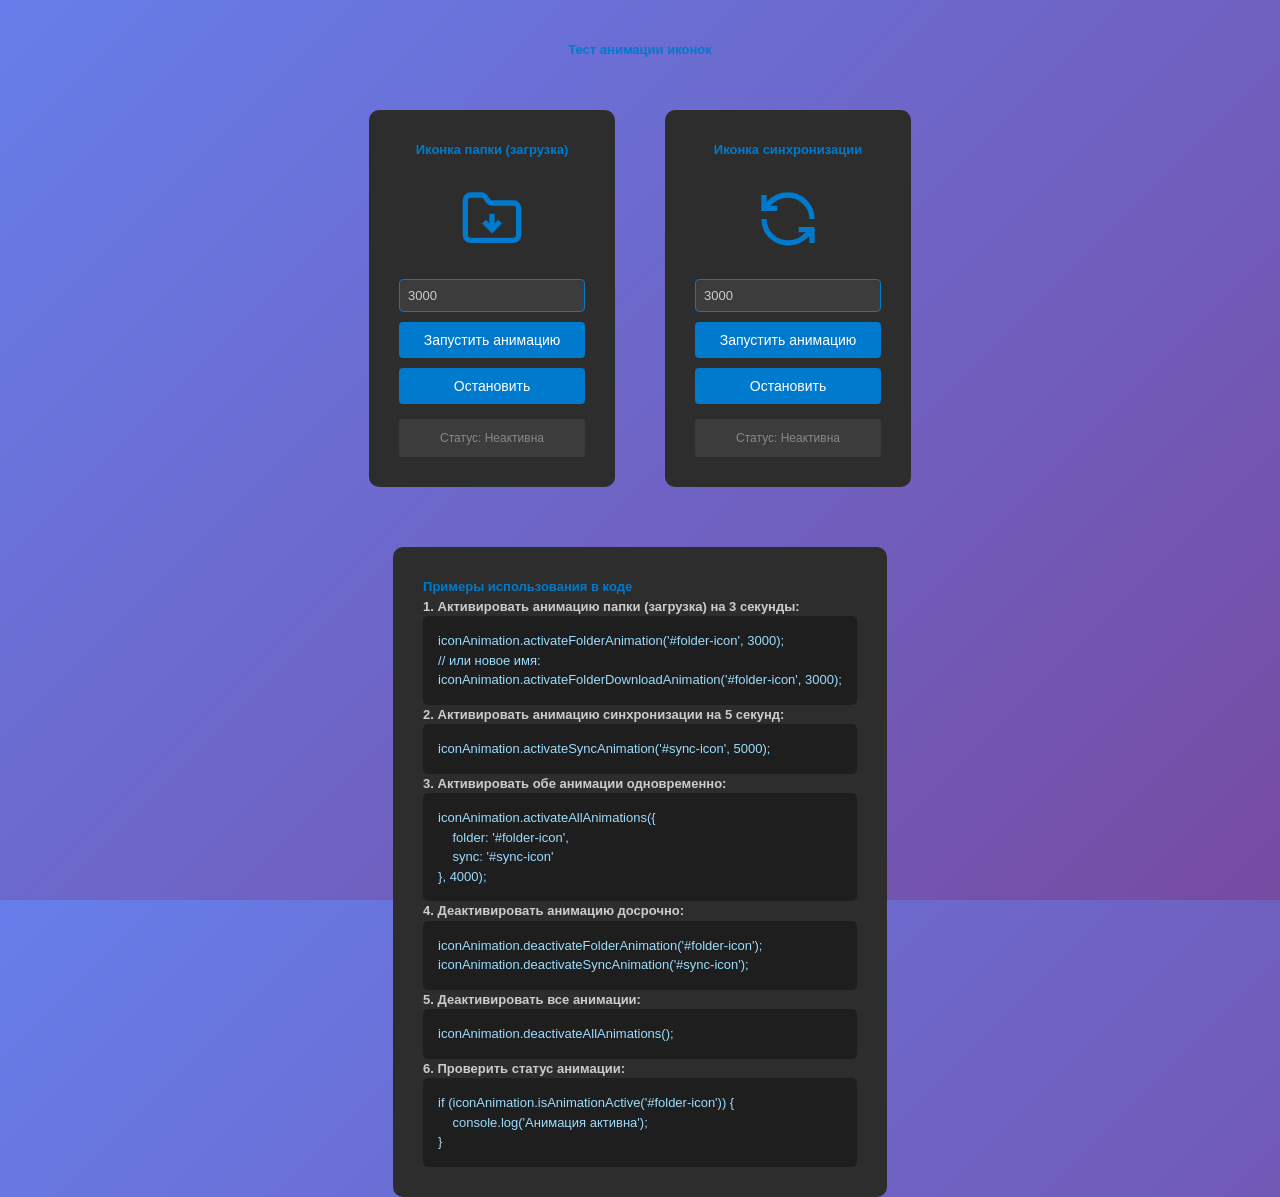
==== commit 4d824806: "update branch" ====
--- a/test-icons.html
+++ b/test-icons.html
@@ -144,11 +144,12 @@
     <div class="demo-container">
         <!-- Иконка папки -->
         <div class="icon-demo">
-            <h3>Иконка папки</h3>
+            <h3>Иконка папки (загрузка)</h3>
             <div class="icon-display" id="folder-icon">
                 <svg viewBox="0 0 24 24" fill="#007acc00" stroke="#007acc" stroke-width="2">
                     <path d="M20 20a2 2 0 0 0 2-2V8a2 2 0 0 0-2-2h-7.9a2 2 0 0 1-1.69-.9L9.6 3.9A2 2 0 0 0 7.93 3H4a2 2 0 0 0-2 2v13a2 2 0 0 0 2 2Z"/>
-                    <circle class="folder-spinner" cx="16" cy="16" r="4" fill="none" stroke-linecap="round"/>
+                    <path d="M12 10v6" class="download-arrow"/>
+                    <path d="m15 13-3 3-3-3" class="download-arrow"/>
                 </svg>
             </div>
             <div class="controls">
@@ -185,8 +186,10 @@
     <div class="examples">
         <h2>Примеры использования в коде</h2>
         
-        <h3>1. Активировать анимацию папки на 3 секунды:</h3>
-        <pre><code>iconAnimation.activateFolderAnimation('#folder-icon', 3000);</code></pre>
+        <h3>1. Активировать анимацию папки (загрузка) на 3 секунды:</h3>
+        <pre><code>iconAnimation.activateFolderAnimation('#folder-icon', 3000);
+// или новое имя:
+iconAnimation.activateFolderDownloadAnimation('#folder-icon', 3000);</code></pre>
 
         <h3>2. Активировать анимацию синхронизации на 5 секунд:</h3>
         <pre><code>iconAnimation.activateSyncAnimation('#sync-icon', 5000);</code></pre>
--- a/styles/index.css
+++ b/styles/index.css
@@ -5065,6 +5065,18 @@
     }
 }
 
+/* Анимация для стрелки загрузки - движение вниз-вверх */
+@keyframes download-arrow-move {
+    0%, 100% {
+        transform: translateY(0);
+        opacity: 1;
+    }
+    50% {
+        transform: translateY(2px);
+        opacity: 0.7;
+    }
+}
+
 /* Анимация вращения для спиннера папки */
 @keyframes folder-spinner-rotate {
     from {
@@ -5092,19 +5104,33 @@
     animation: sync-spin 1.5s linear infinite;
 }
 
-/* Класс для активации анимации папки */
+/* Класс для активации анимации папки с загрузкой */
+.folder-download-active .download-arrow {
+    animation: download-arrow-move 0.8s ease-in-out infinite;
+}
+
+/* Дополнительная анимация пульсации для папки */
+.folder-download-active {
+    animation: pulse-opacity 1.5s ease-in-out infinite;
+}
+
+/* Класс для активации анимации папки (старое имя для совместимости) */
 .folder-loading-active .folder-spinner {
     animation: folder-spinner-rotate 1s linear infinite;
     stroke-dasharray: 20;
     stroke-dashoffset: 0;
 }
 
-/* Дополнительная анимация пульсации для папки */
+/* Дополнительная анимация пульсации для папки (старое имя) */
 .folder-loading-active {
     animation: pulse-opacity 1.5s ease-in-out infinite;
 }
 
 /* Стили для SVG элементов внутри анимированных иконок */
+.download-arrow {
+    transition: all 0.3s ease;
+}
+
 .folder-spinner {
     transition: all 0.3s ease;
 }
@@ -5117,6 +5143,12 @@
 .sync-inactive .sync-rotation {
     animation: none;
     transform: rotate(0deg);
+}
+
+.folder-download-inactive .download-arrow {
+    animation: none;
+    transform: translateY(0);
+    opacity: 1;
 }
 
 .folder-loading-inactive .folder-spinner {
